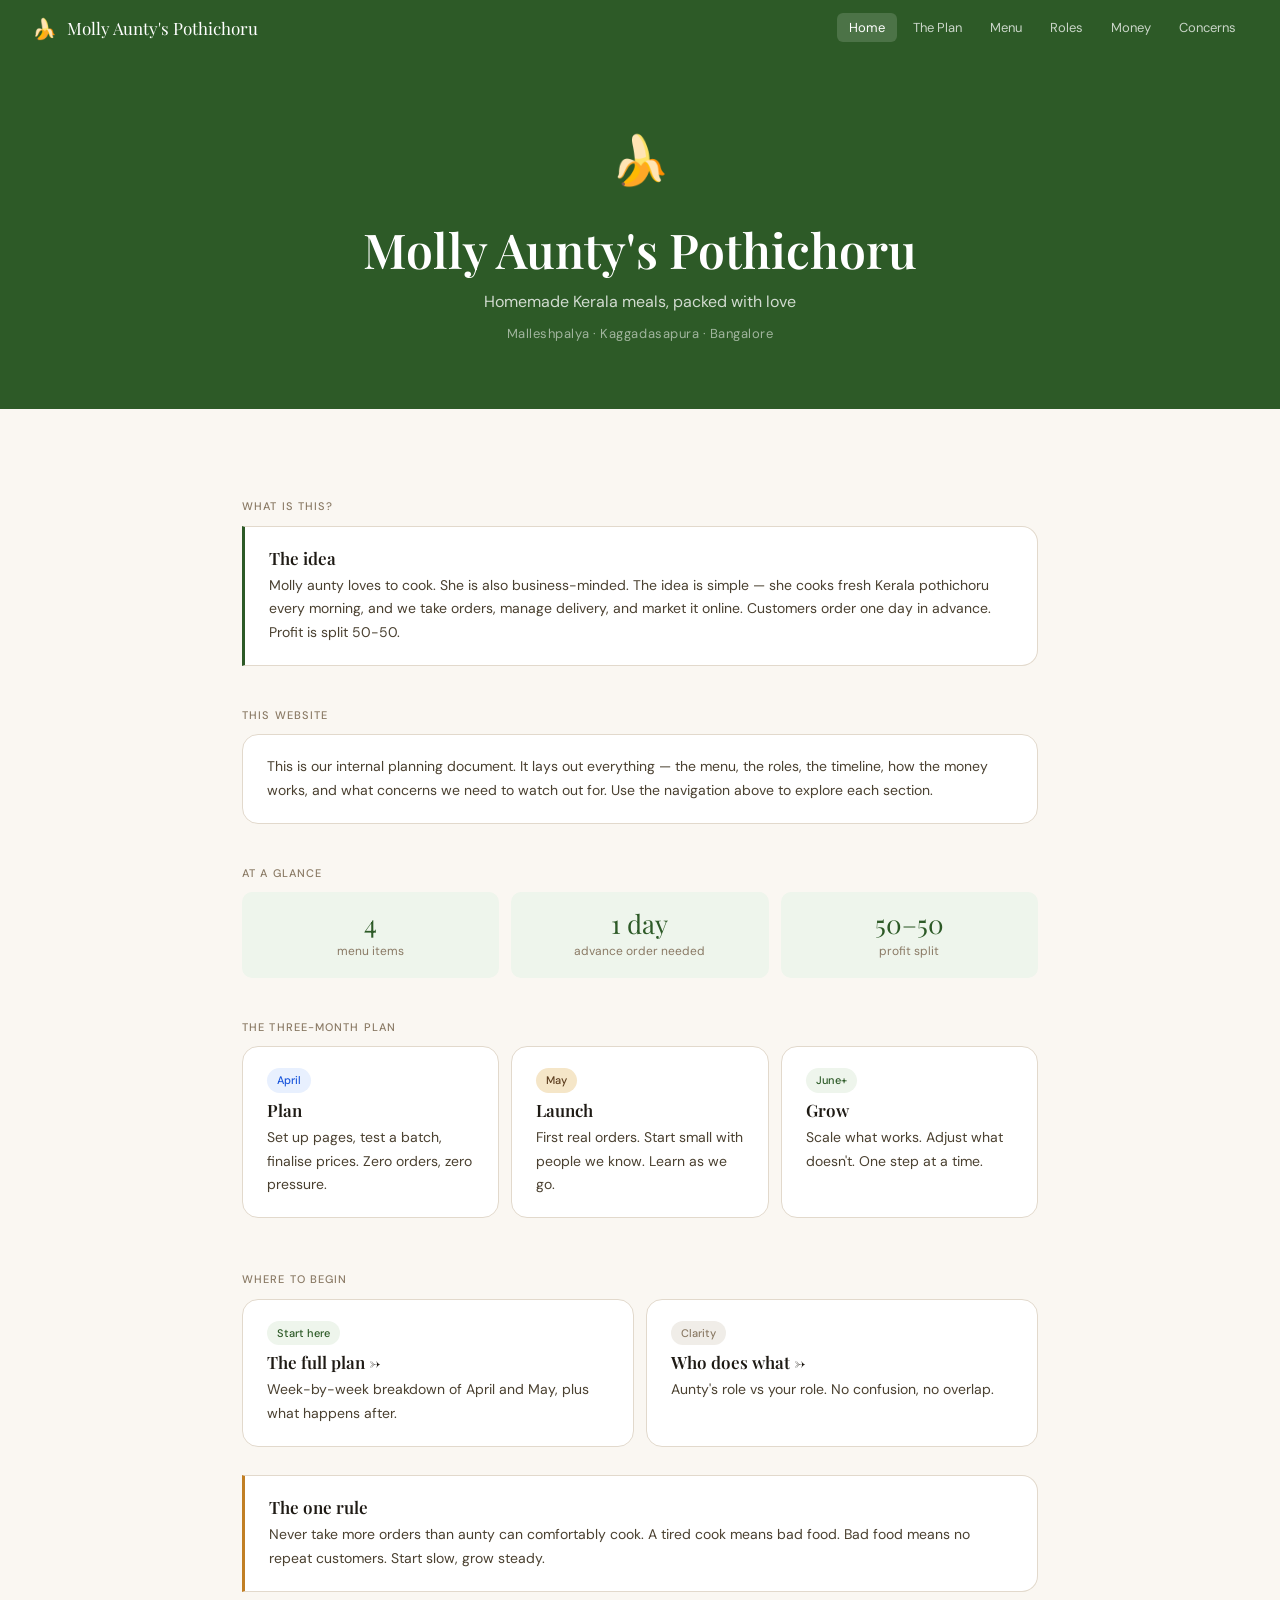
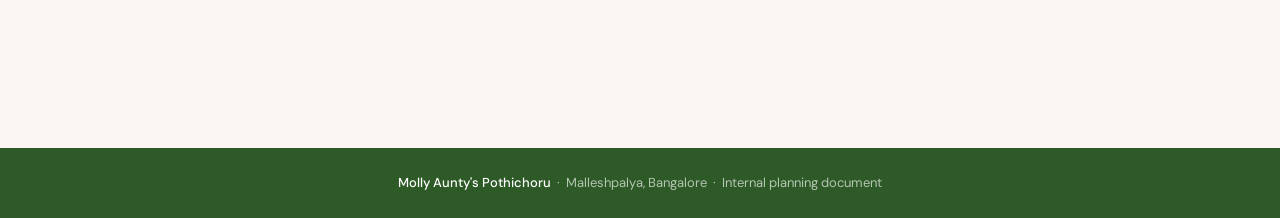
==== index.html @ 6ff09a5c "Add all files" ====
<!DOCTYPE html>
<html lang="en">
<head>
  <meta charset="UTF-8" />
  <meta name="viewport" content="width=device-width, initial-scale=1.0" />
  <title>Molly Aunty's Pothichoru</title>
  <link rel="stylesheet" href="style.css" />
</head>
<body data-page="home">

  <nav>
    <div class="nav-brand"><span>🍌</span> Molly Aunty's Pothichoru</div>
    <button class="nav-toggle" id="nav-toggle">☰</button>
    <ul class="nav-links">
      <li><a href="index.html"     data-page="home">Home</a></li>
      <li><a href="plan.html"      data-page="plan">The Plan</a></li>
      <li><a href="menu.html"      data-page="menu">Menu</a></li>
      <li><a href="roles.html"     data-page="roles">Roles</a></li>
      <li><a href="money.html"     data-page="money">Money</a></li>
      <li><a href="concerns.html"  data-page="concerns">Concerns</a></li>
    </ul>
  </nav>

  <div class="hero">
    <span class="hero-leaf">🍌</span>
    <h1>Molly Aunty's Pothichoru</h1>
    <p class="hero-tagline">Homemade Kerala meals, packed with love</p>
    <p class="hero-location">Malleshpalya · Kaggadasapura · Bangalore</p>
  </div>

  <div class="page">

    <div class="section-label">What is this?</div>
    <div class="card card-accent">
      <h3>The idea</h3>
      <p>Molly aunty loves to cook. She is also business-minded. The idea is simple — she cooks fresh Kerala pothichoru every morning, and we take orders, manage delivery, and market it online. Customers order one day in advance. Profit is split 50-50.</p>
    </div>

    <div class="section-label">This website</div>
    <div class="card">
      <p>This is our internal planning document. It lays out everything — the menu, the roles, the timeline, how the money works, and what concerns we need to watch out for. Use the navigation above to explore each section.</p>
    </div>

    <div class="section-label">At a glance</div>
    <div class="grid-3" style="margin-bottom:12px">
      <div class="stat"><div class="num">4</div><div class="lbl">menu items</div></div>
      <div class="stat"><div class="num">1 day</div><div class="lbl">advance order needed</div></div>
      <div class="stat"><div class="num">50–50</div><div class="lbl">profit split</div></div>
    </div>

    <div class="section-label">The three-month plan</div>
    <div class="grid-3">
      <div class="card">
        <span class="badge badge-blue">April</span>
        <h3>Plan</h3>
        <p>Set up pages, test a batch, finalise prices. Zero orders, zero pressure.</p>
      </div>
      <div class="card">
        <span class="badge badge-amber">May</span>
        <h3>Launch</h3>
        <p>First real orders. Start small with people we know. Learn as we go.</p>
      </div>
      <div class="card">
        <span class="badge badge-green">June+</span>
        <h3>Grow</h3>
        <p>Scale what works. Adjust what doesn't. One step at a time.</p>
      </div>
    </div>

    <div class="section-label">Where to begin</div>
    <div class="grid-2">
      <a href="plan.html" class="card" style="display:block;transition:border-color .15s" onmouseover="this.style.borderColor='#2d5a27'" onmouseout="this.style.borderColor=''">
        <span class="badge badge-green">Start here</span>
        <h3>The full plan →</h3>
        <p>Week-by-week breakdown of April and May, plus what happens after.</p>
      </a>
      <a href="roles.html" class="card" style="display:block;transition:border-color .15s" onmouseover="this.style.borderColor='#2d5a27'" onmouseout="this.style.borderColor=''">
        <span class="badge badge-gray">Clarity</span>
        <h3>Who does what →</h3>
        <p>Aunty's role vs your role. No confusion, no overlap.</p>
      </a>
    </div>

    <div class="card card-warn" style="margin-top:1rem">
      <h3>The one rule</h3>
      <p>Never take more orders than aunty can comfortably cook. A tired cook means bad food. Bad food means no repeat customers. Start slow, grow steady.</p>
    </div>

  </div>

  <footer>
    <strong>Molly Aunty's Pothichoru</strong> &nbsp;·&nbsp; Malleshpalya, Bangalore &nbsp;·&nbsp; Internal planning document
  </footer>

  <script src="nav.js"></script>
</body>
</html>
---- style.css ----
@import url('https://fonts.googleapis.com/css2?family=Playfair+Display:ital,wght@0,400;0,600;1,400&family=DM+Sans:wght@300;400;500&display=swap');

:root {
  --green:       #2d5a27;
  --green-light: #4a7c42;
  --green-pale:  #eef5ec;
  --amber:       #c17f24;
  --amber-light: #f5e6c8;
  --amber-pale:  #fdf8f0;
  --brown:       #5c3d1e;
  --cream:       #faf7f2;
  --white:       #ffffff;
  --ink:         #1e1a14;
  --ink-2:       #4a4030;
  --ink-3:       #8a7a65;
  --border:      #e2d9cc;
  --border-dark: #c8bfb0;
  --red:         #c0392b;
  --radius:      10px;
  --radius-lg:   16px;
}

*, *::before, *::after { box-sizing: border-box; margin: 0; padding: 0; }

html { scroll-behavior: smooth; }

body {
  font-family: 'DM Sans', sans-serif;
  background: var(--cream);
  color: var(--ink);
  font-size: 15px;
  line-height: 1.7;
  min-height: 100vh;
}

a { color: inherit; text-decoration: none; }

h1, h2, h3 { font-family: 'Playfair Display', serif; font-weight: 600; line-height: 1.3; }

/* ── NAV ── */
nav {
  background: var(--green);
  padding: 0 2rem;
  display: flex;
  align-items: center;
  justify-content: space-between;
  height: 56px;
  position: sticky;
  top: 0;
  z-index: 100;
}

.nav-brand {
  font-family: 'Playfair Display', serif;
  font-size: 17px;
  color: #fff;
  display: flex;
  align-items: center;
  gap: 10px;
}

.nav-brand span {
  font-size: 20px;
}

.nav-links {
  display: flex;
  gap: 4px;
  list-style: none;
}

.nav-links a {
  color: rgba(255,255,255,0.75);
  font-size: 13px;
  font-weight: 400;
  padding: 6px 12px;
  border-radius: 6px;
  transition: all .15s;
}

.nav-links a:hover,
.nav-links a.active {
  color: #fff;
  background: rgba(255,255,255,0.15);
}

.nav-toggle {
  display: none;
  background: none;
  border: none;
  cursor: pointer;
  color: #fff;
  font-size: 22px;
  padding: 4px;
}

/* ── PAGE SHELL ── */
.page { max-width: 860px; margin: 0 auto; padding: 3rem 2rem 5rem; }

/* ── HERO ── */
.hero {
  background: var(--green);
  color: #fff;
  padding: 4rem 2rem;
  text-align: center;
}

.hero-leaf {
  font-size: 48px;
  display: block;
  margin-bottom: 1rem;
  animation: sway 4s ease-in-out infinite;
}

@keyframes sway {
  0%, 100% { transform: rotate(-4deg); }
  50% { transform: rotate(4deg); }
}

.hero h1 {
  font-family: 'Playfair Display', serif;
  font-size: clamp(2rem, 5vw, 3rem);
  color: #fff;
  margin-bottom: .5rem;
}

.hero-tagline {
  font-size: 16px;
  color: rgba(255,255,255,0.78);
  margin-bottom: .5rem;
}

.hero-location {
  font-size: 13px;
  color: rgba(255,255,255,0.55);
  letter-spacing: .04em;
}

/* ── SECTION TITLE ── */
.section-label {
  font-size: 11px;
  font-weight: 500;
  letter-spacing: .1em;
  text-transform: uppercase;
  color: var(--ink-3);
  margin-bottom: .6rem;
  margin-top: 2.5rem;
}

/* ── CARDS ── */
.card {
  background: var(--white);
  border: 1px solid var(--border);
  border-radius: var(--radius-lg);
  padding: 1.25rem 1.5rem;
  margin-bottom: 12px;
}

.card h3 {
  font-family: 'Playfair Display', serif;
  font-size: 17px;
  margin-bottom: 5px;
}

.card p {
  font-size: 14px;
  color: var(--ink-2);
  line-height: 1.7;
}

.card-accent {
  border-left: 3px solid var(--green);
  border-radius: 0 var(--radius-lg) var(--radius-lg) 0;
}

.card-warn {
  border-left: 3px solid var(--amber);
  border-radius: 0 var(--radius-lg) var(--radius-lg) 0;
}

/* ── GRID ── */
.grid-2 { display: grid; grid-template-columns: repeat(2, minmax(0,1fr)); gap: 12px; }
.grid-3 { display: grid; grid-template-columns: repeat(3, minmax(0,1fr)); gap: 12px; }
.grid-4 { display: grid; grid-template-columns: repeat(4, minmax(0,1fr)); gap: 12px; }

/* ── STAT ── */
.stat {
  background: var(--green-pale);
  border-radius: var(--radius);
  padding: 1rem;
  text-align: center;
}

.stat .num {
  font-family: 'Playfair Display', serif;
  font-size: 26px;
  color: var(--green);
  line-height: 1.2;
}

.stat .lbl {
  font-size: 12px;
  color: var(--ink-3);
  margin-top: 2px;
}

/* ── BADGE ── */
.badge {
  display: inline-block;
  font-size: 11px;
  font-weight: 500;
  padding: 3px 10px;
  border-radius: 20px;
  margin-bottom: 6px;
}

.badge-green  { background: var(--green-pale); color: var(--green); }
.badge-amber  { background: var(--amber-light); color: var(--brown); }
.badge-red    { background: #fdecea; color: var(--red); }
.badge-blue   { background: #e8f0fe; color: #1a56db; }
.badge-gray   { background: #f0ede8; color: var(--ink-3); }

/* ── TIMELINE ── */
.timeline { padding: 0; }

.tl-item {
  display: flex;
  gap: 16px;
  margin-bottom: 0;
}

.tl-left {
  display: flex;
  flex-direction: column;
  align-items: center;
  flex-shrink: 0;
}

.tl-dot {
  width: 12px;
  height: 12px;
  border-radius: 50%;
  background: var(--green);
  flex-shrink: 0;
  margin-top: 4px;
}

.tl-dot.amber { background: var(--amber); }
.tl-dot.gray  { background: var(--ink-3); }

.tl-line {
  width: 1px;
  flex: 1;
  background: var(--border);
  min-height: 24px;
  margin: 4px 0;
}

.tl-body {
  padding-bottom: 1.5rem;
  flex: 1;
}

.tl-body .week-label {
  font-size: 11px;
  color: var(--ink-3);
  margin-bottom: 2px;
  letter-spacing: .03em;
}

.tl-body h4 {
  font-family: 'Playfair Display', serif;
  font-size: 16px;
  color: var(--ink);
  margin-bottom: 4px;
}

.tl-body p {
  font-size: 14px;
  color: var(--ink-2);
  line-height: 1.7;
}

/* ── MENU ITEMS ── */
.menu-item {
  background: var(--white);
  border: 1px solid var(--border);
  border-radius: var(--radius-lg);
  padding: 1.25rem 1.5rem;
  display: flex;
  align-items: center;
  justify-content: space-between;
  gap: 1rem;
}

.menu-item .name {
  font-family: 'Playfair Display', serif;
  font-size: 17px;
  color: var(--ink);
}

.menu-item .desc {
  font-size: 13px;
  color: var(--ink-3);
  margin-top: 2px;
}

.menu-item .price {
  font-size: 18px;
  font-weight: 500;
  color: var(--green);
  white-space: nowrap;
  font-family: 'Playfair Display', serif;
}

/* ── ROLE CARD ── */
.role-header {
  display: flex;
  align-items: center;
  gap: 12px;
  margin-bottom: 14px;
}

.avatar {
  width: 44px;
  height: 44px;
  border-radius: 50%;
  display: flex;
  align-items: center;
  justify-content: center;
  font-weight: 500;
  font-size: 14px;
  flex-shrink: 0;
}

.avatar-green { background: var(--green-pale); color: var(--green); }
.avatar-blue  { background: #e8f0fe; color: #1a56db; }

.role-header h3 {
  font-size: 16px;
  margin-bottom: 1px;
}

.role-header .sub {
  font-size: 12px;
  color: var(--ink-3);
}

.role-list {
  list-style: none;
  background: var(--cream);
  border-radius: var(--radius);
  padding: .75rem 1rem;
}

.role-list li {
  font-size: 13px;
  color: var(--ink-2);
  line-height: 1.7;
  padding: 3px 0 3px 14px;
  position: relative;
}

.role-list li::before {
  content: "–";
  position: absolute;
  left: 0;
  color: var(--ink-3);
}

/* ── CONCERN ── */
.concern-item {
  display: flex;
  gap: 12px;
  align-items: flex-start;
  padding: 12px 0;
  border-bottom: 1px solid var(--border);
  font-size: 14px;
  color: var(--ink-2);
  line-height: 1.7;
}

.concern-item:last-child { border-bottom: none; }

.concern-dot {
  width: 8px;
  height: 8px;
  border-radius: 50%;
  flex-shrink: 0;
  margin-top: 6px;
}

.concern-item strong {
  font-weight: 500;
  color: var(--ink);
}

/* ── DAILY SCHEDULE ── */
.schedule-row {
  display: grid;
  grid-template-columns: 100px 1fr;
  gap: 8px 16px;
  align-items: start;
  padding: 10px 0;
  border-bottom: 1px solid var(--border);
  font-size: 14px;
}

.schedule-row:last-child { border-bottom: none; }

.schedule-time {
  color: var(--ink-3);
  font-size: 13px;
  line-height: 1.5;
  padding-top: 1px;
}

.schedule-task { color: var(--ink-2); line-height: 1.6; }

/* ── MONEY ── */
.money-row {
  display: flex;
  justify-content: space-between;
  align-items: center;
  padding: 8px 0;
  border-bottom: 1px solid var(--border);
  font-size: 14px;
}

.money-row:last-child { border-bottom: none; }

.money-row .label { color: var(--ink-2); }
.money-row .amount { font-weight: 500; color: var(--ink); }
.money-row.total .label { font-weight: 500; color: var(--ink); }
.money-row.total .amount { color: var(--green); font-size: 16px; }

/* ── PAGE HEADER (inner pages) ── */
.page-header {
  margin-bottom: 2.5rem;
  padding-bottom: 1.5rem;
  border-bottom: 1px solid var(--border);
}

.page-header h1 {
  font-size: clamp(1.6rem, 4vw, 2.2rem);
  color: var(--ink);
  margin-bottom: .4rem;
}

.page-header p {
  font-size: 15px;
  color: var(--ink-3);
}

/* ── NAV ACTIVE ── */
.nav-links a[data-page].active { color: #fff; background: rgba(255,255,255,0.15); }

/* ── FOOTER ── */
footer {
  background: var(--green);
  color: rgba(255,255,255,0.65);
  text-align: center;
  padding: 1.5rem;
  font-size: 13px;
  margin-top: 4rem;
}

footer strong { color: #fff; font-weight: 500; }

/* ── RESPONSIVE ── */
@media (max-width: 640px) {
  .nav-links { display: none; flex-direction: column; position: absolute; top: 56px; left: 0; right: 0; background: var(--green); padding: 1rem; gap: 2px; }
  .nav-links.open { display: flex; }
  .nav-toggle { display: block; }
  .grid-2, .grid-3, .grid-4 { grid-template-columns: 1fr; }
  .page { padding: 2rem 1.25rem 4rem; }
  .menu-item { flex-direction: column; align-items: flex-start; gap: 6px; }
}
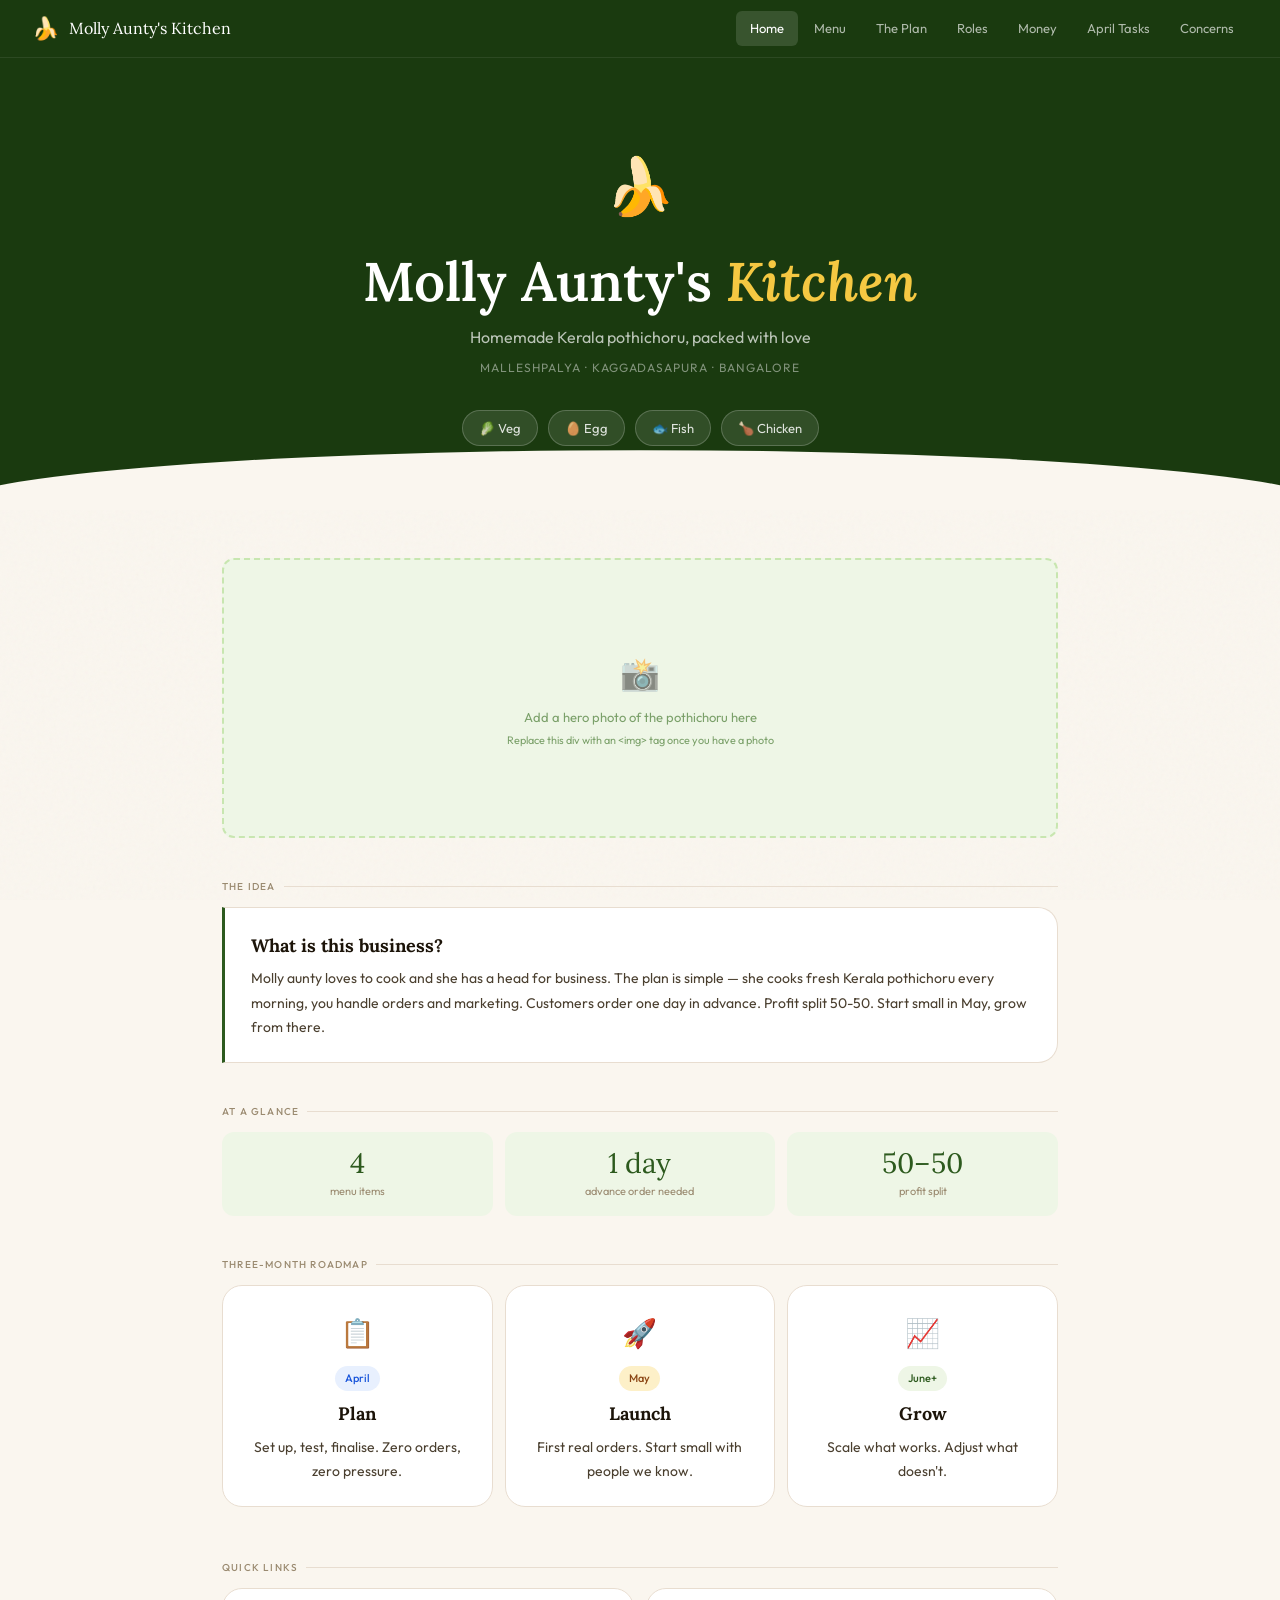
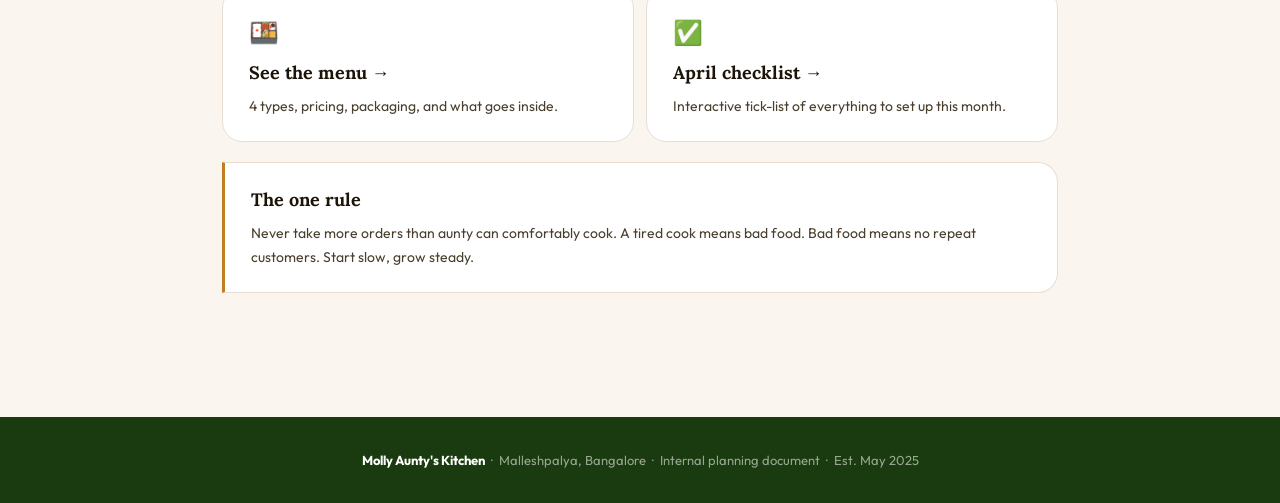
==== commit b2316ac3: "Update" ====
--- a/index.html
+++ b/index.html
@@ -3,95 +3,944 @@
 <head>
   <meta charset="UTF-8" />
   <meta name="viewport" content="width=device-width, initial-scale=1.0" />
-  <title>Molly Aunty's Pothichoru</title>
-  <link rel="stylesheet" href="style.css" />
+  <title>Molly Aunty's Kitchen — Pothichoru from the Heart</title>
+  <link rel="preconnect" href="https://fonts.googleapis.com">
+  <link href="https://fonts.googleapis.com/css2?family=Lora:ital,wght@0,400;0,600;1,400&family=Outfit:wght@300;400;500&display=swap" rel="stylesheet">
+  <style>
+    :root {
+      --g1: #1a3a0f;
+      --g2: #2d5a1e;
+      --g3: #4a7c35;
+      --g4: #c8e6b0;
+      --g5: #eef6e6;
+      --a1: #8b4513;
+      --a2: #c17f24;
+      --a3: #f5c842;
+      --a4: #fdf0c8;
+      --cream: #faf6ef;
+      --ink: #1c1409;
+      --ink2: #4a3f2f;
+      --ink3: #9a8a70;
+      --white: #ffffff;
+      --border: #e8ddd0;
+      --r: 12px;
+      --rl: 20px;
+    }
+    *, *::before, *::after { box-sizing: border-box; margin: 0; padding: 0; }
+    html { scroll-behavior: smooth; }
+    body {
+      font-family: 'Outfit', sans-serif;
+      background: var(--cream);
+      color: var(--ink);
+      font-size: 15px;
+      line-height: 1.7;
+      overflow-x: hidden;
+    }
+
+    /* ── NOISE TEXTURE OVERLAY ── */
+    body::before {
+      content: '';
+      position: fixed;
+      inset: 0;
+      background-image: url("data:image/svg+xml,%3Csvg viewBox='0 0 256 256' xmlns='http://www.w3.org/2000/svg'%3E%3Cfilter id='noise'%3E%3CfeTurbulence type='fractalNoise' baseFrequency='0.9' numOctaves='4' stitchTiles='stitch'/%3E%3C/filter%3E%3Crect width='100%25' height='100%25' filter='url(%23noise)' opacity='0.03'/%3E%3C/svg%3E");
+      pointer-events: none;
+      z-index: 0;
+    }
+
+    /* ── NAV ── */
+    nav {
+      position: sticky; top: 0; z-index: 200;
+      background: var(--g1);
+      display: flex; align-items: center; justify-content: space-between;
+      padding: 0 2rem; height: 58px;
+      border-bottom: 1px solid rgba(255,255,255,0.08);
+    }
+    .nav-brand {
+      font-family: 'Lora', serif;
+      font-size: 16px; color: #fff;
+      display: flex; align-items: center; gap: 10px;
+      cursor: pointer;
+    }
+    .nav-brand .leaf { font-size: 22px; animation: sway 5s ease-in-out infinite; display: inline-block; }
+    @keyframes sway { 0%,100%{transform:rotate(-6deg)} 50%{transform:rotate(6deg)} }
+    .nav-pills { display: flex; gap: 2px; list-style: none; }
+    .nav-pills li a {
+      display: block; padding: 6px 14px; border-radius: 6px;
+      color: rgba(255,255,255,0.65); font-size: 13px; font-weight: 400;
+      transition: all .15s; cursor: pointer; text-decoration: none;
+    }
+    .nav-pills li a:hover,
+    .nav-pills li a.active { color: #fff; background: rgba(255,255,255,0.13); }
+    .hamburger { display: none; background: none; border: none; color: #fff; font-size: 24px; cursor: pointer; padding: 4px; }
+
+    /* ── SECTIONS ── */
+    section { display: none; }
+    section.active { display: block; }
+
+    /* ── HERO ── */
+    .hero {
+      background: var(--g1);
+      padding: 5rem 2rem 4rem;
+      text-align: center;
+      position: relative;
+      overflow: hidden;
+    }
+    .hero::after {
+      content: '';
+      position: absolute; bottom: 0; left: 0; right: 0; height: 60px;
+      background: var(--cream);
+      clip-path: ellipse(55% 100% at 50% 100%);
+    }
+    .hero-emoji { font-size: 56px; display: block; margin-bottom: 1rem; animation: sway 5s ease-in-out infinite; }
+    .hero h1 {
+      font-family: 'Lora', serif;
+      font-size: clamp(2.2rem, 6vw, 3.4rem);
+      color: #fff; font-weight: 600;
+      line-height: 1.2; margin-bottom: .6rem;
+    }
+    .hero h1 em { font-style: italic; color: var(--a3); }
+    .hero-sub { font-size: 16px; color: rgba(255,255,255,0.7); margin-bottom: .4rem; }
+    .hero-loc { font-size: 12px; color: rgba(255,255,255,0.45); letter-spacing: .08em; text-transform: uppercase; }
+    .hero-badges { display: flex; justify-content: center; gap: 10px; margin-top: 2rem; flex-wrap: wrap; }
+    .hbadge {
+      background: rgba(255,255,255,0.1);
+      border: 1px solid rgba(255,255,255,0.2);
+      color: rgba(255,255,255,0.85);
+      padding: 6px 16px; border-radius: 30px; font-size: 13px;
+    }
+
+    /* ── PAGE WRAPPER ── */
+    .page { max-width: 900px; margin: 0 auto; padding: 3rem 2rem 5rem; position: relative; z-index: 1; }
+    .page-header { margin-bottom: 2.5rem; }
+    .page-header h2 { font-family: 'Lora', serif; font-size: clamp(1.8rem,4vw,2.4rem); color: var(--ink); }
+    .page-header p { font-size: 15px; color: var(--ink3); margin-top: .4rem; }
+
+    /* ── SECTION LABEL ── */
+    .slabel {
+      font-size: 10px; font-weight: 500; letter-spacing: .12em;
+      text-transform: uppercase; color: var(--ink3);
+      margin: 2.5rem 0 .75rem;
+      display: flex; align-items: center; gap: 8px;
+    }
+    .slabel::after { content: ''; flex: 1; height: 1px; background: var(--border); }
+
+    /* ── CARDS ── */
+    .card {
+      background: var(--white); border: 1px solid var(--border);
+      border-radius: var(--rl); padding: 1.4rem 1.6rem; margin-bottom: 12px;
+    }
+    .card h3 { font-family: 'Lora', serif; font-size: 18px; margin-bottom: 5px; color: var(--ink); }
+    .card p { font-size: 14px; color: var(--ink2); line-height: 1.75; }
+    .card-green { border-left: 3px solid var(--g2); border-radius: 0 var(--rl) var(--rl) 0; }
+    .card-amber { border-left: 3px solid var(--a2); border-radius: 0 var(--rl) var(--rl) 0; }
+    .card-red   { border-left: 3px solid #c0392b; border-radius: 0 var(--rl) var(--rl) 0; }
+
+    /* ── IMAGE PLACEHOLDER ── */
+    .img-ph {
+      width: 100%; border-radius: var(--r);
+      background: var(--g5);
+      border: 2px dashed var(--g4);
+      display: flex; flex-direction: column; align-items: center; justify-content: center;
+      color: var(--g3); font-size: 13px; gap: 6px;
+      position: relative; overflow: hidden;
+    }
+    .img-ph .ph-icon { font-size: 32px; opacity: .5; }
+    .img-ph .ph-text { opacity: .7; text-align: center; padding: 0 1rem; }
+
+    /* ── GRID ── */
+    .g2 { display: grid; grid-template-columns: repeat(2,minmax(0,1fr)); gap: 12px; }
+    .g3 { display: grid; grid-template-columns: repeat(3,minmax(0,1fr)); gap: 12px; }
+    .g4 { display: grid; grid-template-columns: repeat(4,minmax(0,1fr)); gap: 12px; }
+
+    /* ── STAT CARDS ── */
+    .stat { background: var(--g5); border-radius: var(--r); padding: 1rem 1.2rem; text-align: center; }
+    .stat .snum { font-family: 'Lora', serif; font-size: 28px; color: var(--g2); line-height: 1.1; }
+    .stat .slbl { font-size: 11px; color: var(--ink3); margin-top: 3px; }
+
+    /* ── BADGE ── */
+    .badge {
+      display: inline-block; font-size: 11px; font-weight: 500;
+      padding: 3px 10px; border-radius: 20px; margin-bottom: 8px;
+    }
+    .bg { background: var(--g5); color: var(--g2); }
+    .ba { background: var(--a4); color: var(--a1); }
+    .bb { background: #e8f0fe; color: #1a56db; }
+    .br { background: #fdecea; color: #c0392b; }
+    .bk { background: #f0ece6; color: var(--ink3); }
+
+    /* ── MENU ITEMS ── */
+    .menu-grid { display: grid; grid-template-columns: repeat(2,minmax(0,1fr)); gap: 16px; }
+    .menu-card {
+      background: var(--white); border: 1px solid var(--border);
+      border-radius: var(--rl); overflow: hidden;
+      transition: transform .2s, box-shadow .2s; cursor: default;
+    }
+    .menu-card:hover { transform: translateY(-3px); box-shadow: 0 8px 24px rgba(0,0,0,.08); }
+    .menu-img { height: 180px; }
+    .menu-body { padding: 1.1rem 1.3rem; }
+    .menu-body .mname { font-family: 'Lora', serif; font-size: 18px; color: var(--ink); }
+    .menu-body .mdesc { font-size: 13px; color: var(--ink3); margin: 4px 0 10px; line-height: 1.5; }
+    .menu-body .mprice { font-family: 'Lora', serif; font-size: 20px; color: var(--g2); font-weight: 600; }
+    .menu-note { font-size: 11px; color: var(--ink3); margin-top: 4px; }
+
+    /* ── TIMELINE ── */
+    .tl { position: relative; padding-left: 28px; }
+    .tl::before { content: ''; position: absolute; left: 5px; top: 8px; bottom: 8px; width: 1px; background: var(--border); }
+    .tl-item { position: relative; margin-bottom: 2rem; }
+    .tl-dot {
+      position: absolute; left: -28px; top: 4px;
+      width: 12px; height: 12px; border-radius: 50%;
+      background: var(--g2); border: 2px solid var(--cream);
+      box-shadow: 0 0 0 2px var(--g2);
+    }
+    .tl-dot.amber { background: var(--a2); box-shadow: 0 0 0 2px var(--a2); }
+    .tl-dot.gray  { background: var(--ink3); box-shadow: 0 0 0 2px var(--ink3); }
+    .tl-wk { font-size: 11px; color: var(--ink3); letter-spacing: .04em; margin-bottom: 3px; }
+    .tl-item h4 { font-family: 'Lora', serif; font-size: 17px; color: var(--ink); margin-bottom: 4px; }
+    .tl-item p  { font-size: 14px; color: var(--ink2); line-height: 1.7; }
+
+    /* ── ROLE CARDS ── */
+    .role-avatar {
+      width: 48px; height: 48px; border-radius: 50%;
+      display: flex; align-items: center; justify-content: center;
+      font-weight: 500; font-size: 15px; flex-shrink: 0;
+    }
+    .av-g { background: var(--g5); color: var(--g2); }
+    .av-b { background: #e8f0fe; color: #1a56db; }
+    .role-list { list-style: none; background: var(--cream); border-radius: var(--r); padding: .8rem 1rem; margin-top: 12px; }
+    .role-list li { font-size: 13px; color: var(--ink2); padding: 3px 0 3px 14px; position: relative; line-height: 1.6; }
+    .role-list li::before { content: '–'; position: absolute; left: 0; color: var(--ink3); }
+
+    /* ── SCHEDULE ── */
+    .sched-row {
+      display: grid; grid-template-columns: 110px 1fr;
+      gap: 8px 16px; padding: 12px 0;
+      border-bottom: 1px solid var(--border); font-size: 14px; align-items: start;
+    }
+    .sched-row:last-child { border-bottom: none; }
+    .sched-time { color: var(--ink3); font-size: 13px; line-height: 1.5; }
+    .sched-task { color: var(--ink2); line-height: 1.6; }
+
+    /* ── MONEY ── */
+    .money-row {
+      display: flex; justify-content: space-between; align-items: center;
+      padding: 9px 0; border-bottom: 1px solid var(--border); font-size: 14px;
+    }
+    .money-row:last-child { border-bottom: none; }
+    .money-row .ml { color: var(--ink2); }
+    .money-row .mr { font-weight: 500; color: var(--ink); }
+    .money-row.total .ml { font-weight: 500; color: var(--ink); }
+    .money-row.total .mr { color: var(--g2); font-size: 17px; font-family: 'Lora', serif; }
+
+    /* ── CONCERN ── */
+    .concern {
+      display: flex; gap: 14px; align-items: flex-start;
+      padding: 14px 0; border-bottom: 1px solid var(--border); font-size: 14px; color: var(--ink2); line-height: 1.7;
+    }
+    .concern:last-child { border-bottom: none; }
+    .cdot { width: 9px; height: 9px; border-radius: 50%; flex-shrink: 0; margin-top: 5px; }
+    .concern strong { font-weight: 500; color: var(--ink); display: block; margin-bottom: 2px; }
+    .resolve { margin-top: 6px; font-size: 13px; color: var(--g2); background: var(--g5); border-radius: 8px; padding: 6px 10px; }
+
+    /* ── INTERACTIVE PROFIT CALC ── */
+    .calc-slider { width: 100%; margin: .5rem 0; accent-color: var(--g2); }
+    .calc-result {
+      background: var(--g5); border-radius: var(--r);
+      padding: 1.2rem 1.4rem; margin-top: 1rem;
+      display: grid; grid-template-columns: repeat(3,1fr); gap: 8px; text-align: center;
+    }
+    .cr-num { font-family: 'Lora', serif; font-size: 22px; color: var(--g2); }
+    .cr-lbl { font-size: 11px; color: var(--ink3); margin-top: 2px; }
+
+    /* ── CHECKLIST ── */
+    .checklist { list-style: none; }
+    .checklist li {
+      display: flex; gap: 12px; align-items: flex-start;
+      padding: 10px 0; border-bottom: 1px solid var(--border);
+      font-size: 14px; color: var(--ink2); line-height: 1.6; cursor: pointer;
+      transition: color .15s;
+    }
+    .checklist li:last-child { border-bottom: none; }
+    .checklist li.done { color: var(--ink3); text-decoration: line-decoration; }
+    .check-box {
+      width: 18px; height: 18px; border-radius: 5px;
+      border: 1.5px solid var(--border); flex-shrink: 0;
+      display: flex; align-items: center; justify-content: center;
+      transition: all .15s; background: var(--white); margin-top: 1px;
+    }
+    .checklist li.done .check-box { background: var(--g2); border-color: var(--g2); color: #fff; }
+    .checklist li.done span { text-decoration: line-through; opacity: .6; }
+
+    /* ── PROGRESS BAR ── */
+    .progress-wrap { background: var(--border); border-radius: 4px; height: 6px; margin: 6px 0 14px; overflow: hidden; }
+    .progress-bar  { height: 100%; background: var(--g2); border-radius: 4px; transition: width .4s; }
+
+    /* ── PHOTO GALLERY ── */
+    .gallery { display: grid; grid-template-columns: repeat(3,1fr); gap: 10px; margin-top: 1rem; }
+    .gal-item { border-radius: var(--r); overflow: hidden; aspect-ratio: 1; }
+
+    /* ── FOOTER ── */
+    footer {
+      background: var(--g1); color: rgba(255,255,255,.55);
+      text-align: center; padding: 2rem; font-size: 13px; margin-top: 2rem;
+    }
+    footer strong { color: #fff; }
+
+    /* ── FADE IN ── */
+    .fade-in { animation: fadeUp .45s ease both; }
+    @keyframes fadeUp { from { opacity:0; transform: translateY(14px); } to { opacity:1; transform: translateY(0); } }
+    .fade-in:nth-child(2) { animation-delay: .06s; }
+    .fade-in:nth-child(3) { animation-delay: .12s; }
+    .fade-in:nth-child(4) { animation-delay: .18s; }
+
+    /* ── RESPONSIVE ── */
+    @media (max-width: 640px) {
+      .nav-pills { display: none; flex-direction: column; position: absolute; top: 58px; left: 0; right: 0; background: var(--g1); padding: 1rem; gap: 2px; z-index: 300; }
+      .nav-pills.open { display: flex; }
+      .hamburger { display: block; }
+      .g2, .g3, .g4, .menu-grid { grid-template-columns: 1fr; }
+      .gallery { grid-template-columns: repeat(2,1fr); }
+      .page { padding: 2rem 1.2rem 4rem; }
+      .sched-row { grid-template-columns: 90px 1fr; }
+      .calc-result { grid-template-columns: 1fr 1fr; }
+    }
+  </style>
 </head>
-<body data-page="home">
-
-  <nav>
-    <div class="nav-brand"><span>🍌</span> Molly Aunty's Pothichoru</div>
-    <button class="nav-toggle" id="nav-toggle">☰</button>
-    <ul class="nav-links">
-      <li><a href="index.html"     data-page="home">Home</a></li>
-      <li><a href="plan.html"      data-page="plan">The Plan</a></li>
-      <li><a href="menu.html"      data-page="menu">Menu</a></li>
-      <li><a href="roles.html"     data-page="roles">Roles</a></li>
-      <li><a href="money.html"     data-page="money">Money</a></li>
-      <li><a href="concerns.html"  data-page="concerns">Concerns</a></li>
-    </ul>
-  </nav>
-
+<body>
+
+<!-- NAV -->
+<nav>
+  <div class="nav-brand" onclick="showSection('home')">
+    <span class="leaf">🍌</span> Molly Aunty's Kitchen
+  </div>
+  <button class="hamburger" id="ham">☰</button>
+  <ul class="nav-pills" id="navpills">
+    <li><a onclick="showSection('home')"     data-s="home">Home</a></li>
+    <li><a onclick="showSection('menu')"     data-s="menu">Menu</a></li>
+    <li><a onclick="showSection('plan')"     data-s="plan">The Plan</a></li>
+    <li><a onclick="showSection('roles')"    data-s="roles">Roles</a></li>
+    <li><a onclick="showSection('money')"    data-s="money">Money</a></li>
+    <li><a onclick="showSection('april')"    data-s="april">April Tasks</a></li>
+    <li><a onclick="showSection('concerns')" data-s="concerns">Concerns</a></li>
+  </ul>
+</nav>
+
+
+<!-- ════════════ HOME ════════════ -->
+<section id="home" class="active">
   <div class="hero">
-    <span class="hero-leaf">🍌</span>
-    <h1>Molly Aunty's Pothichoru</h1>
-    <p class="hero-tagline">Homemade Kerala meals, packed with love</p>
-    <p class="hero-location">Malleshpalya · Kaggadasapura · Bangalore</p>
+    <span class="hero-emoji">🍌</span>
+    <h1>Molly Aunty's <em>Kitchen</em></h1>
+    <p class="hero-sub">Homemade Kerala pothichoru, packed with love</p>
+    <p class="hero-loc">Malleshpalya · Kaggadasapura · Bangalore</p>
+    <div class="hero-badges">
+      <span class="hbadge">🥬 Veg</span>
+      <span class="hbadge">🥚 Egg</span>
+      <span class="hbadge">🐟 Fish</span>
+      <span class="hbadge">🍗 Chicken</span>
+    </div>
   </div>
 
   <div class="page">
-
-    <div class="section-label">What is this?</div>
-    <div class="card card-accent">
-      <h3>The idea</h3>
-      <p>Molly aunty loves to cook. She is also business-minded. The idea is simple — she cooks fresh Kerala pothichoru every morning, and we take orders, manage delivery, and market it online. Customers order one day in advance. Profit is split 50-50.</p>
-    </div>
-
-    <div class="section-label">This website</div>
-    <div class="card">
-      <p>This is our internal planning document. It lays out everything — the menu, the roles, the timeline, how the money works, and what concerns we need to watch out for. Use the navigation above to explore each section.</p>
-    </div>
-
-    <div class="section-label">At a glance</div>
-    <div class="grid-3" style="margin-bottom:12px">
-      <div class="stat"><div class="num">4</div><div class="lbl">menu items</div></div>
-      <div class="stat"><div class="num">1 day</div><div class="lbl">advance order needed</div></div>
-      <div class="stat"><div class="num">50–50</div><div class="lbl">profit split</div></div>
-    </div>
-
-    <div class="section-label">The three-month plan</div>
-    <div class="grid-3">
-      <div class="card">
-        <span class="badge badge-blue">April</span>
+    <!-- Hero image -->
+    <div class="img-ph fade-in" style="height:280px;margin-bottom:2rem">
+      <span class="ph-icon">📸</span>
+      <span class="ph-text">Add a hero photo of the pothichoru here<br><small>Replace this div with an &lt;img&gt; tag once you have a photo</small></span>
+    </div>
+
+    <div class="slabel">The idea</div>
+    <div class="card card-green fade-in">
+      <h3>What is this business?</h3>
+      <p>Molly aunty loves to cook and she has a head for business. The plan is simple — she cooks fresh Kerala pothichoru every morning, you handle orders and marketing. Customers order one day in advance. Profit split 50-50. Start small in May, grow from there.</p>
+    </div>
+
+    <div class="slabel">At a glance</div>
+    <div class="g3 fade-in" style="margin-bottom:12px">
+      <div class="stat"><div class="snum">4</div><div class="slbl">menu items</div></div>
+      <div class="stat"><div class="snum">1 day</div><div class="slbl">advance order needed</div></div>
+      <div class="stat"><div class="snum">50–50</div><div class="slbl">profit split</div></div>
+    </div>
+
+    <div class="slabel">Three-month roadmap</div>
+    <div class="g3 fade-in">
+      <div class="card" style="text-align:center;cursor:pointer" onclick="showSection('plan')">
+        <div style="font-size:28px;margin-bottom:8px">📋</div>
+        <span class="badge bb">April</span>
         <h3>Plan</h3>
-        <p>Set up pages, test a batch, finalise prices. Zero orders, zero pressure.</p>
-      </div>
-      <div class="card">
-        <span class="badge badge-amber">May</span>
+        <p>Set up, test, finalise. Zero orders, zero pressure.</p>
+      </div>
+      <div class="card" style="text-align:center;cursor:pointer" onclick="showSection('plan')">
+        <div style="font-size:28px;margin-bottom:8px">🚀</div>
+        <span class="badge ba">May</span>
         <h3>Launch</h3>
-        <p>First real orders. Start small with people we know. Learn as we go.</p>
-      </div>
-      <div class="card">
-        <span class="badge badge-green">June+</span>
+        <p>First real orders. Start small with people we know.</p>
+      </div>
+      <div class="card" style="text-align:center;cursor:pointer" onclick="showSection('plan')">
+        <div style="font-size:28px;margin-bottom:8px">📈</div>
+        <span class="badge bg">June+</span>
         <h3>Grow</h3>
-        <p>Scale what works. Adjust what doesn't. One step at a time.</p>
-      </div>
-    </div>
-
-    <div class="section-label">Where to begin</div>
-    <div class="grid-2">
-      <a href="plan.html" class="card" style="display:block;transition:border-color .15s" onmouseover="this.style.borderColor='#2d5a27'" onmouseout="this.style.borderColor=''">
-        <span class="badge badge-green">Start here</span>
-        <h3>The full plan →</h3>
-        <p>Week-by-week breakdown of April and May, plus what happens after.</p>
-      </a>
-      <a href="roles.html" class="card" style="display:block;transition:border-color .15s" onmouseover="this.style.borderColor='#2d5a27'" onmouseout="this.style.borderColor=''">
-        <span class="badge badge-gray">Clarity</span>
-        <h3>Who does what →</h3>
-        <p>Aunty's role vs your role. No confusion, no overlap.</p>
-      </a>
-    </div>
-
-    <div class="card card-warn" style="margin-top:1rem">
+        <p>Scale what works. Adjust what doesn't.</p>
+      </div>
+    </div>
+
+    <div class="slabel">Quick links</div>
+    <div class="g2 fade-in">
+      <div class="card" style="cursor:pointer;transition:border-color .2s" onclick="showSection('menu')" onmouseover="this.style.borderColor='var(--g2)'" onmouseout="this.style.borderColor='var(--border)'">
+        <div style="font-size:24px;margin-bottom:6px">🍱</div>
+        <h3>See the menu →</h3>
+        <p>4 types, pricing, packaging, and what goes inside.</p>
+      </div>
+      <div class="card" style="cursor:pointer;transition:border-color .2s" onclick="showSection('april')" onmouseover="this.style.borderColor='var(--g2)'" onmouseout="this.style.borderColor='var(--border)'">
+        <div style="font-size:24px;margin-bottom:6px">✅</div>
+        <h3>April checklist →</h3>
+        <p>Interactive tick-list of everything to set up this month.</p>
+      </div>
+    </div>
+
+    <div class="card card-amber fade-in" style="margin-top:.5rem">
       <h3>The one rule</h3>
       <p>Never take more orders than aunty can comfortably cook. A tired cook means bad food. Bad food means no repeat customers. Start slow, grow steady.</p>
     </div>
-
-  </div>
-
-  <footer>
-    <strong>Molly Aunty's Pothichoru</strong> &nbsp;·&nbsp; Malleshpalya, Bangalore &nbsp;·&nbsp; Internal planning document
-  </footer>
-
-  <script src="nav.js"></script>
+  </div>
+</section>
+
+
+<!-- ════════════ MENU ════════════ -->
+<section id="menu">
+<div class="page">
+  <div class="page-header">
+    <h2>🍱 The Menu</h2>
+    <p>Four types of pothichoru. All fresh, all made that morning.</p>
+  </div>
+
+  <div class="slabel">What is pothichoru?</div>
+  <div class="card card-green" style="margin-bottom:2rem">
+    <h3>Kerala's original packed lunch</h3>
+    <p>Pothichoru is a traditional Kerala meal — rice, curries, pickle and sides — wrapped in banana leaf. The leaf subtly flavours the food and keeps it warm. It is comfort food, it is nostalgic, and there is nothing like it made fresh at home.</p>
+  </div>
+
+  <div class="slabel">Our four dishes</div>
+  <div class="menu-grid">
+    <div class="menu-card">
+      <div class="img-ph menu-img"><span class="ph-icon">🥬</span><span class="ph-text">Add veg pothichoru photo</span></div>
+      <div class="menu-body">
+        <div class="mname">Veg Pothichoru</div>
+        <div class="mdesc">Rice · sambar · avial or thoran · pickle · papad</div>
+        <div class="mprice">₹80 – ₹100</div>
+      </div>
+    </div>
+    <div class="menu-card">
+      <div class="img-ph menu-img"><span class="ph-icon">🥚</span><span class="ph-text">Add egg pothichoru photo</span></div>
+      <div class="menu-body">
+        <div class="mname">Egg Pothichoru</div>
+        <div class="mdesc">Rice · egg curry · thoran · pickle · papad</div>
+        <div class="mprice">₹100 – ₹120</div>
+      </div>
+    </div>
+    <div class="menu-card">
+      <div class="img-ph menu-img"><span class="ph-icon">🐟</span><span class="ph-text">Add fish pothichoru photo</span></div>
+      <div class="menu-body">
+        <div class="mname">Fish Pothichoru</div>
+        <div class="mdesc">Rice · fish curry · thoran · pickle · papad</div>
+        <div class="mprice">₹130 – ₹160</div>
+        <div class="menu-note">⚠ Nearby delivery only in summer</div>
+      </div>
+    </div>
+    <div class="menu-card">
+      <div class="img-ph menu-img"><span class="ph-icon">🍗</span><span class="ph-text">Add chicken pothichoru photo</span></div>
+      <div class="menu-body">
+        <div class="mname">Chicken Pothichoru</div>
+        <div class="mdesc">Rice · chicken curry · thoran · pickle · papad</div>
+        <div class="mprice">₹140 – ₹170</div>
+      </div>
+    </div>
+  </div>
+  <p style="font-size:12px;color:var(--ink3);margin-top:8px">* Final prices confirmed after the April test batch. Estimates only for now.</p>
+
+  <div class="slabel">Packaging</div>
+  <div class="g2">
+    <div class="card">
+      <span class="badge bg">Preferred</span>
+      <h3>🍃 Banana leaf</h3>
+      <p>Authentic, Instagram-worthy, subtly flavours the rice. Source from the local market each morning.</p>
+    </div>
+    <div class="card">
+      <span class="badge ba">Backup</span>
+      <h3>📦 Eco box</h3>
+      <p>For when banana leaf is unavailable. Sturdy, leak-proof, cost included in order price.</p>
+    </div>
+  </div>
+
+  <div class="slabel">Photo gallery — add your photos here</div>
+  <div class="gallery">
+    <div class="img-ph gal-item"><span class="ph-icon">📸</span></div>
+    <div class="img-ph gal-item"><span class="ph-icon">📸</span></div>
+    <div class="img-ph gal-item"><span class="ph-icon">📸</span></div>
+    <div class="img-ph gal-item"><span class="ph-icon">📸</span></div>
+    <div class="img-ph gal-item"><span class="ph-icon">📸</span></div>
+    <div class="img-ph gal-item"><span class="ph-icon">📸</span></div>
+  </div>
+  <p style="font-size:12px;color:var(--ink3);margin-top:8px">Replace each placeholder div with <code>&lt;img src="assets/your-photo.jpg"&gt;</code></p>
+</div>
+</section>
+
+
+<!-- ════════════ PLAN ════════════ -->
+<section id="plan">
+<div class="page">
+  <div class="page-header">
+    <h2>📋 The Plan</h2>
+    <p>Week by week — what we do, when, and why.</p>
+  </div>
+
+  <div class="card card-green" style="margin-bottom:2rem">
+    <h3>The golden rule for April</h3>
+    <p>No orders in April. Not a single one. April is only for setting things up so that May feels easy. This is not laziness — this is being smart about it.</p>
+  </div>
+
+  <div class="slabel">April — Planning month</div>
+  <div class="tl">
+    <div class="tl-item">
+      <div class="tl-dot"></div>
+      <div class="tl-wk">Week 1 · April 1–7</div>
+      <h4>Set up the basics</h4>
+      <p>Create the Instagram page. Decide the business name together. Set up a WhatsApp business number for orders. No posting yet — just building the foundation quietly.</p>
+    </div>
+    <div class="tl-item">
+      <div class="tl-dot"></div>
+      <div class="tl-wk">Week 2 · April 8–14</div>
+      <h4>Cook a test batch</h4>
+      <p>Aunty cooks one full batch of all 4 types. Track every cost — rice, curry, fish, chicken, gas used, banana leaf. This gives the real number to price from. No guessing.</p>
+    </div>
+    <div class="tl-item">
+      <div class="tl-dot"></div>
+      <div class="tl-wk">Week 3 · April 15–21</div>
+      <h4>Photos, content, and pricing</h4>
+      <p>Take proper photos in good natural light. Film a short reel of the packing. Write captions. Finalise menu prices based on the test batch cost. Set up UPI for payments.</p>
+    </div>
+    <div class="tl-item">
+      <div class="tl-dot amber"></div>
+      <div class="tl-wk">Week 4 · April 22–30</div>
+      <h4>Free trial with people we know</h4>
+      <p>Give 3–5 pothichorus to neighbours or friends. Get honest feedback. Fix anything aunty wants to change. By April 30 we should feel confident and ready.</p>
+    </div>
+  </div>
+
+  <div class="slabel">May — Soft launch</div>
+  <div class="tl">
+    <div class="tl-item">
+      <div class="tl-dot amber"></div>
+      <div class="tl-wk">Week 1 · May 1–7</div>
+      <h4>First post, first real orders</h4>
+      <p>Post the reel and photos on Instagram and WhatsApp status. Tell friends and family. Maximum 5 orders per day only. Deliver, learn, fix anything that felt awkward.</p>
+    </div>
+    <div class="tl-item">
+      <div class="tl-dot amber"></div>
+      <div class="tl-wk">Week 2 · May 8–14</div>
+      <h4>Open to the local area</h4>
+      <p>Post in Malleshpalya and Kaggadasapura Facebook groups. If Week 1 went well, increase to 8 orders per day. Ask first customers for a photo or WhatsApp review.</p>
+    </div>
+    <div class="tl-item">
+      <div class="tl-dot amber"></div>
+      <div class="tl-wk">Weeks 3–4 · May 15–31</div>
+      <h4>Find the rhythm</h4>
+      <p>Track which dish sells most. Which day gets most orders. Note any delivery or gas problems. All this data shapes June's plan. We learn in May. We improve in June.</p>
+    </div>
+  </div>
+
+  <div class="slabel">June onward</div>
+  <div class="card">
+    <span class="badge bg">Flexible</span>
+    <h3>Scale or adjust — based on what May taught us</h3>
+    <p>If orders are healthy — slowly increase the daily cap. If a dish isn't selling — remove or reprice it. If a day is always slow — rest that day. There is no failure here, only learning.</p>
+  </div>
+
+  <div class="slabel">How orders work — every day</div>
+  <div class="card card-amber">
+    <h3>Order rule: 8 PM the night before</h3>
+    <p>Customers must order by 8 PM the evening before. No exceptions. This gives aunty time to check stock, buy ingredients if needed, and cook fresh and properly the next morning. Late orders = next day.</p>
+  </div>
+
+  <div class="slabel">How delivery works</div>
+  <div class="card">
+    <div class="sched-row"><div class="sched-time">Delivery window</div><div class="sched-task">11:30 AM – 1:30 PM (lunchtime)</div></div>
+    <div class="sched-row"><div class="sched-time">Platform</div><div class="sched-task">Rapido or Uber — whichever is cheaper that day</div></div>
+    <div class="sched-row"><div class="sched-time">Delivery zone</div><div class="sched-task">Malleshpalya and Kaggadasapura only (to start)</div></div>
+    <div class="sched-row"><div class="sched-time">Delivery fee</div><div class="sched-task">₹30–40 flat per order, added to the total</div></div>
+    <div class="sched-row"><div class="sched-time">Payment</div><div class="sched-task">UPI only, collected in advance — no cash, no pay on delivery</div></div>
+  </div>
+
+  <div class="slabel">Marketing channels</div>
+  <div class="g2">
+    <div class="card"><span class="badge bg">Priority</span><h3>📸 Instagram</h3><p>Reels of the packing, food photos, daily stories. Use Bangalore food hashtags. Most powerful channel for this.</p></div>
+    <div class="card"><span class="badge bg">Priority</span><h3>💬 WhatsApp</h3><p>Daily status update with the menu. Forward to housing society and office groups nearby. Free and direct.</p></div>
+    <div class="card"><span class="badge ba">Secondary</span><h3>👥 Facebook</h3><p>Post in local Malleshpalya and Kaggadasapura groups. Reaches neighbours and the crowd that still uses Facebook.</p></div>
+    <div class="card"><span class="badge ba">Secondary</span><h3>🗣 Word of mouth</h3><p>First 10 customers are everything. One happy customer tells five people. Consider a small referral discount.</p></div>
+  </div>
+</div>
+</section>
+
+
+<!-- ════════════ ROLES ════════════ -->
+<section id="roles">
+<div class="page">
+  <div class="page-header">
+    <h2>👥 Who Does What</h2>
+    <p>Clear roles from day one. No overlap, no confusion.</p>
+  </div>
+
+  <div class="g2" style="margin-bottom:1.5rem">
+    <div class="card">
+      <div style="display:flex;align-items:center;gap:12px;margin-bottom:14px">
+        <div class="role-avatar av-g">MT</div>
+        <div>
+          <h3 style="font-size:18px">Molly aunty</h3>
+          <div style="font-size:12px;color:var(--ink3)">The cook — heart of this business</div>
+        </div>
+      </div>
+      <ul class="role-list">
+        <li>Cook all orders fresh every morning</li>
+        <li>Decide what goes in each pothichoru</li>
+        <li>Keep ingredients stocked and fresh</li>
+        <li>Monitor and manage gas usage</li>
+        <li>Maintain quality and taste every day</li>
+        <li>Say clearly if any day she cannot cook</li>
+        <li>Set the daily maximum order limit</li>
+      </ul>
+    </div>
+    <div class="card">
+      <div style="display:flex;align-items:center;gap:12px;margin-bottom:14px">
+        <div class="role-avatar av-b">You</div>
+        <div>
+          <h3 style="font-size:18px">You</h3>
+          <div style="font-size:12px;color:var(--ink3)">Marketing, orders, and operations</div>
+        </div>
+      </div>
+      <ul class="role-list">
+        <li>Run Instagram, WhatsApp, Facebook</li>
+        <li>Collect and confirm orders by 8 PM nightly</li>
+        <li>Tell aunty the exact order count each evening</li>
+        <li>Collect UPI payment before every order</li>
+        <li>Book Rapido / Uber each morning</li>
+        <li>Track expenses and profit each week</li>
+        <li>Handle all customer questions politely</li>
+      </ul>
+    </div>
+  </div>
+
+  <div class="slabel">Daily routine together</div>
+  <div class="card" style="margin-bottom:1.5rem">
+    <div class="sched-row"><div class="sched-time">By 8 PM<br><small style="color:var(--ink3)">(prev night)</small></div><div class="sched-task">You collect all orders from WhatsApp and Instagram DM. Confirm count with aunty. Collect UPI payment from every customer.</div></div>
+    <div class="sched-row"><div class="sched-time">7–9 AM</div><div class="sched-task">Aunty starts cooking. You book Rapido or Uber based on delivery addresses.</div></div>
+    <div class="sched-row"><div class="sched-time">10–11 AM</div><div class="sched-task">Aunty packs. You coordinate pickup time with delivery person.</div></div>
+    <div class="sched-row"><div class="sched-time">11:30–1:30</div><div class="sched-task">Deliveries go out. You track each delivery and confirm receipt with customer.</div></div>
+    <div class="sched-row"><div class="sched-time">Evening</div><div class="sched-task">Post one Instagram story. Check DMs for next day orders. Update expense log. Rest. Maximum 30–45 mins of work.</div></div>
+  </div>
+
+  <div class="card card-green">
+    <h3>Aunty sets the limit. We respect it.</h3>
+    <p>If she can comfortably cook 6 orders that day — the answer is 6 orders. Not 8 because there is demand. Not 10 because we want more money. Her kitchen, her pace, her call.</p>
+  </div>
+  <div class="card card-amber">
+    <h3>If you are having a bad day</h3>
+    <p>Post a "closed today, back tomorrow" story. One missed day will not break this business. Your wellbeing is not negotiable. This business exists to help you, not drain you.</p>
+  </div>
+</div>
+</section>
+
+
+<!-- ════════════ MONEY ════════════ -->
+<section id="money">
+<div class="page">
+  <div class="page-header">
+    <h2>💰 Money</h2>
+    <p>How the money flows, how the profit is split, and what to track every week.</p>
+  </div>
+
+  <div class="card card-amber" style="margin-bottom:2rem">
+    <h3>These are estimates</h3>
+    <p>All numbers here are rough starting estimates. The April test batch gives us the real cost per portion. Update this page after that.</p>
+  </div>
+
+  <div class="slabel">Interactive profit calculator</div>
+  <div class="card" style="margin-bottom:1.5rem">
+    <h3>Adjust to see your daily profit</h3>
+    <div style="margin-top:1rem">
+      <div style="display:flex;justify-content:space-between;font-size:13px;color:var(--ink3)">
+        <span>Orders per day</span><span id="orders-val" style="font-weight:500;color:var(--ink)">8</span>
+      </div>
+      <input type="range" class="calc-slider" id="orders-slider" min="3" max="20" value="8" step="1">
+
+      <div style="display:flex;justify-content:space-between;font-size:13px;color:var(--ink3);margin-top:.5rem">
+        <span>Average order value (₹)</span><span id="avg-val" style="font-weight:500;color:var(--ink)">₹120</span>
+      </div>
+      <input type="range" class="calc-slider" id="avg-slider" min="80" max="170" value="120" step="5">
+    </div>
+    <div class="calc-result">
+      <div><div class="cr-num" id="gross">₹960</div><div class="cr-lbl">gross / day</div></div>
+      <div><div class="cr-num" id="profit">₹430</div><div class="cr-lbl">est. profit / day</div></div>
+      <div><div class="cr-num" id="share">₹215</div><div class="cr-lbl">your share / day</div></div>
+    </div>
+  </div>
+
+  <div class="slabel">Daily cost breakdown (8 orders)</div>
+  <div class="card" style="margin-bottom:1.5rem">
+    <div class="money-row"><span class="ml">Ingredients (rice, curries, sides)</span><span class="mr">~₹400</span></div>
+    <div class="money-row"><span class="ml">Gas share per day</span><span class="mr">~₹60</span></div>
+    <div class="money-row"><span class="ml">Packaging (banana leaf or box)</span><span class="mr">~₹80</span></div>
+    <div class="money-row"><span class="ml">Delivery platform fee</span><span class="mr">~₹0–40</span></div>
+    <div class="money-row total"><span class="ml">Net profit per day</span><span class="mr">~₹420–460</span></div>
+  </div>
+
+  <div class="slabel">Profit split — 50-50</div>
+  <div class="g2" style="margin-bottom:1.5rem">
+    <div class="card">
+      <div style="display:flex;align-items:center;gap:10px;margin-bottom:8px">
+        <div class="role-avatar av-g" style="width:38px;height:38px;font-size:13px">MT</div>
+        <div><h3 style="font-size:16px">Molly aunty</h3><div style="font-size:11px;color:var(--ink3)">For cooking and kitchen work</div></div>
+      </div>
+      <div style="font-family:'Lora',serif;font-size:30px;color:var(--g2)">~₹210</div>
+      <div style="font-size:12px;color:var(--ink3);margin-top:2px">per day · ~₹4,600 / month</div>
+    </div>
+    <div class="card">
+      <div style="display:flex;align-items:center;gap:10px;margin-bottom:8px">
+        <div class="role-avatar av-b" style="width:38px;height:38px;font-size:13px">You</div>
+        <div><h3 style="font-size:16px">You</h3><div style="font-size:11px;color:var(--ink3)">For marketing and operations</div></div>
+      </div>
+      <div style="font-family:'Lora',serif;font-size:30px;color:#1a56db">~₹210</div>
+      <div style="font-size:12px;color:var(--ink3);margin-top:2px">per day · ~₹4,600 / month</div>
+    </div>
+  </div>
+
+  <div class="slabel">What to track every week</div>
+  <div class="card card-green">
+    <p style="line-height:2.1;font-size:14px">
+      <strong style="color:var(--ink)">Total orders taken</strong> — write it down every day<br>
+      <strong style="color:var(--ink)">Total revenue collected</strong> — sum of all UPI payments<br>
+      <strong style="color:var(--ink)">Ingredient spend</strong> — keep every receipt or note every purchase<br>
+      <strong style="color:var(--ink)">Gas + packaging</strong> — estimate per cylinder used<br>
+      <strong style="color:var(--g2)">Net profit = Revenue − all costs → split equally every Sunday</strong>
+    </p>
+  </div>
+
+  <div class="slabel">Growth scenario</div>
+  <div class="card">
+    <div class="money-row"><span class="ml">5 orders / day (Week 1 of May)</span><span class="mr" style="color:var(--ink3)">~₹130 each / day</span></div>
+    <div class="money-row"><span class="ml">8 orders / day (Week 2–3)</span><span class="mr">~₹210 each / day</span></div>
+    <div class="money-row"><span class="ml">12 orders / day (if aunty is comfortable)</span><span class="mr" style="color:var(--g2)">~₹320 each / day</span></div>
+    <div class="money-row total"><span class="ml">15 orders / day (future goal)</span><span class="mr">~₹400 each / day</span></div>
+  </div>
+  <p style="font-size:12px;color:var(--ink3);margin-top:6px">* Only increase orders when aunty says she is ready. Never push for more.</p>
+</div>
+</section>
+
+
+<!-- ════════════ APRIL CHECKLIST ════════════ -->
+<section id="april">
+<div class="page">
+  <div class="page-header">
+    <h2>✅ April Checklist</h2>
+    <p>Everything to set up before May. Tick each one off as you go.</p>
+  </div>
+
+  <div class="card card-green" style="margin-bottom:1.5rem">
+    <h3>How to use this</h3>
+    <p>Click any item to mark it done. Progress bar shows how far along you are. Take it one task at a time — no rush. All of April is yours to do this calmly.</p>
+  </div>
+
+  <div style="display:flex;justify-content:space-between;font-size:13px;color:var(--ink3);margin-bottom:4px">
+    <span>Progress</span><span id="prog-txt">0 of 16 done</span>
+  </div>
+  <div class="progress-wrap"><div class="progress-bar" id="prog-bar" style="width:0%"></div></div>
+
+  <div class="slabel">Week 1 — Digital setup</div>
+  <ul class="checklist" id="checklist">
+    <li onclick="toggleCheck(this)"><div class="check-box"></div><span>Create Instagram page with name, bio, and profile photo</span></li>
+    <li onclick="toggleCheck(this)"><div class="check-box"></div><span>Set up WhatsApp Business number for order collection</span></li>
+    <li onclick="toggleCheck(this)"><div class="check-box"></div><span>Decide the final business name with aunty</span></li>
+    <li onclick="toggleCheck(this)"><div class="check-box"></div><span>Set up UPI (Google Pay or PhonePe) for receiving payments</span></li>
+
+    <div class="slabel" style="margin-top:1.5rem">Week 2 — Test batch</div>
+    <li onclick="toggleCheck(this)"><div class="check-box"></div><span>Cook one full test batch of all 4 types</span></li>
+    <li onclick="toggleCheck(this)"><div class="check-box"></div><span>Track exact cost of ingredients used</span></li>
+    <li onclick="toggleCheck(this)"><div class="check-box"></div><span>Track gas used for the batch</span></li>
+    <li onclick="toggleCheck(this)"><div class="check-box"></div><span>Calculate cost per portion for each type</span></li>
+
+    <div class="slabel" style="margin-top:1.5rem">Week 3 — Content and pricing</div>
+    <li onclick="toggleCheck(this)"><div class="check-box"></div><span>Take good photos of all 4 types in natural light</span></li>
+    <li onclick="toggleCheck(this)"><div class="check-box"></div><span>Film a short reel of the packing process</span></li>
+    <li onclick="toggleCheck(this)"><div class="check-box"></div><span>Write Instagram bio and first caption</span></li>
+    <li onclick="toggleCheck(this)"><div class="check-box"></div><span>Finalise menu prices with aunty based on test batch cost</span></li>
+
+    <div class="slabel" style="margin-top:1.5rem">Week 4 — Trial run</div>
+    <li onclick="toggleCheck(this)"><div class="check-box"></div><span>Give free trial to 3–5 neighbours or friends</span></li>
+    <li onclick="toggleCheck(this)"><div class="check-box"></div><span>Collect honest feedback on taste, quantity, and packaging</span></li>
+    <li onclick="toggleCheck(this)"><div class="check-box"></div><span>Source banana leaves from local market and check cost</span></li>
+    <li onclick="toggleCheck(this)"><div class="check-box"></div><span>Confirm backup gas cylinder is at home before May starts</span></li>
+  </ul>
+</div>
+</section>
+
+
+<!-- ════════════ CONCERNS ════════════ -->
+<section id="concerns">
+<div class="page">
+  <div class="page-header">
+    <h2>⚠️ Concerns</h2>
+    <p>Things that could go wrong — and exactly how we handle each one.</p>
+  </div>
+
+  <div class="card card-green" style="margin-bottom:2rem">
+    <h3>Thinking ahead is not being negative</h3>
+    <p>Knowing about a problem before it happens means we are not surprised by it. Every concern here has a plan. None of these should stop us from starting.</p>
+  </div>
+
+  <div class="slabel">High priority</div>
+  <div class="card">
+    <div class="concern">
+      <div class="cdot" style="background:#c0392b"></div>
+      <div>
+        <strong>Gas shortage in Bangalore</strong>
+        This is real and ongoing. Our whole business depends on cooking. No gas = no food.
+        <div class="resolve">✅ Always keep one backup cylinder at home. Never start cooking if gas is uncertain that morning. Take a day off rather than risk bad food. Post a "closed today" story — customers will understand.</div>
+      </div>
+    </div>
+    <div class="concern">
+      <div class="cdot" style="background:#c0392b"></div>
+      <div>
+        <strong>Overcommitting orders</strong>
+        Saying yes to 15 orders when aunty is comfortable with 8 means tired cooking and worse food.
+        <div class="resolve">✅ Aunty sets the daily cap. Post "sold out for today" when reached. This actually creates a sense of demand — scarcity is good for the brand.</div>
+      </div>
+    </div>
+  </div>
+
+  <div class="slabel">Medium priority</div>
+  <div class="card">
+    <div class="concern">
+      <div class="cdot" style="background:var(--a2)"></div>
+      <div>
+        <strong>Bangalore heat in May</strong>
+        May is very hot. Fish spoils faster. Long deliveries in the afternoon heat are risky.
+        <div class="resolve">✅ Deliver within 2 hours of packing. Fish orders only for customers within 15–20 min delivery. Deliver before 1:30 PM before the heat peaks.</div>
+      </div>
+    </div>
+    <div class="concern">
+      <div class="cdot" style="background:var(--a2)"></div>
+      <div>
+        <strong>Delivery cost eating into profit</strong>
+        Multiple small deliveries in different directions add up quickly.
+        <div class="resolve">✅ Charge a flat ₹30–40 delivery fee per order. Keep zone tight — Malleshpalya and Kaggadasapura only. Batch nearby orders into one delivery where possible.</div>
+      </div>
+    </div>
+    <div class="concern">
+      <div class="cdot" style="background:var(--a2)"></div>
+      <div>
+        <strong>Ingredient prices changing</strong>
+        Fish prices especially can shift week to week.
+        <div class="resolve">✅ Review prices every 2–3 weeks. Build a buffer into fish pricing. If costs spike — update the menu and announce it honestly on Instagram. Customers respect transparency.</div>
+      </div>
+    </div>
+  </div>
+
+  <div class="slabel">Worth knowing about</div>
+  <div class="card">
+    <div class="concern">
+      <div class="cdot" style="background:var(--ink3)"></div>
+      <div>
+        <strong>Slow order days at the start</strong>
+        The first two weeks will likely be slow. That is completely normal.
+        <div class="resolve">✅ The goal of Week 1 is not profit — it is learning the process and getting the first few happy customers who will then tell others. Keep posting consistently.</div>
+      </div>
+    </div>
+    <div class="concern">
+      <div class="cdot" style="background:var(--ink3)"></div>
+      <div>
+        <strong>A customer complains</strong>
+        It will happen at some point. Even the best cooks get complaints.
+        <div class="resolve">✅ Respond calmly. Ask what was wrong. If valid — offer a replacement. Do not argue. One handled complaint can turn a critic into a loyal customer.</div>
+      </div>
+    </div>
+    <div class="concern">
+      <div class="cdot" style="background:var(--ink3)"></div>
+      <div>
+        <strong>Your energy and mental health</strong>
+        This should help, not hurt. Marketing is 30–45 minutes max per day.
+        <div class="resolve">✅ If a day is hard — put up a "closed today" story. The business will be there tomorrow. Your wellbeing comes before every single order.</div>
+      </div>
+    </div>
+  </div>
+
+  <div class="card card-green" style="margin-top:1rem">
+    <h3>The bottom line</h3>
+    <p>None of these are dealbreakers. They are just things to keep an eye on. The fact that we have thought about them puts us ahead of most small businesses that start without any planning at all.</p>
+  </div>
+</div>
+</section>
+
+
+<footer>
+  <strong>Molly Aunty's Kitchen</strong> &nbsp;·&nbsp; Malleshpalya, Bangalore &nbsp;·&nbsp; Internal planning document &nbsp;·&nbsp; Est. May 2025
+</footer>
+
+<script>
+  // ── NAVIGATION ──
+  function showSection(id) {
+    document.querySelectorAll('section').forEach(s => s.classList.remove('active'));
+    document.getElementById(id).classList.add('active');
+    document.querySelectorAll('.nav-pills a').forEach(a => {
+      a.classList.toggle('active', a.dataset.s === id);
+    });
+    document.getElementById('navpills').classList.remove('open');
+    window.scrollTo({ top: 0, behavior: 'smooth' });
+  }
+
+  // ── HAMBURGER ──
+  document.getElementById('ham').addEventListener('click', function(e) {
+    e.stopPropagation();
+    document.getElementById('navpills').classList.toggle('open');
+  });
+  document.addEventListener('click', () => document.getElementById('navpills').classList.remove('open'));
+
+  // ── PROFIT CALCULATOR ──
+  const oSlider = document.getElementById('orders-slider');
+  const aSlider = document.getElementById('avg-slider');
+  function calcProfit() {
+    const orders = parseInt(oSlider.value);
+    const avg    = parseInt(aSlider.value);
+    const gross  = orders * avg;
+    const costs  = Math.round(orders * (50 + 10 + avg * 0.42));
+    const profit = Math.max(0, gross - costs);
+    const share  = Math.round(profit / 2);
+    document.getElementById('orders-val').textContent = orders;
+    document.getElementById('avg-val').textContent    = '₹' + avg;
+    document.getElementById('gross').textContent      = '₹' + gross;
+    document.getElementById('profit').textContent     = '₹' + profit;
+    document.getElementById('share').textContent      = '₹' + share;
+  }
+  oSlider.addEventListener('input', calcProfit);
+  aSlider.addEventListener('input', calcProfit);
+
+  // ── CHECKLIST ──
+  function toggleCheck(li) {
+    li.classList.toggle('done');
+    if (li.classList.contains('done')) {
+      li.querySelector('.check-box').textContent = '✓';
+    } else {
+      li.querySelector('.check-box').textContent = '';
+    }
+    updateProgress();
+  }
+  function updateProgress() {
+    const items = document.querySelectorAll('#checklist li');
+    const done  = document.querySelectorAll('#checklist li.done').length;
+    const pct   = Math.round((done / items.length) * 100);
+    document.getElementById('prog-bar').style.width = pct + '%';
+    document.getElementById('prog-txt').textContent = done + ' of ' + items.length + ' done';
+  }
+
+  // ── SET ACTIVE NAV ON LOAD ──
+  document.querySelector('[data-s="home"]').classList.add('active');
+</script>
 </body>
 </html>
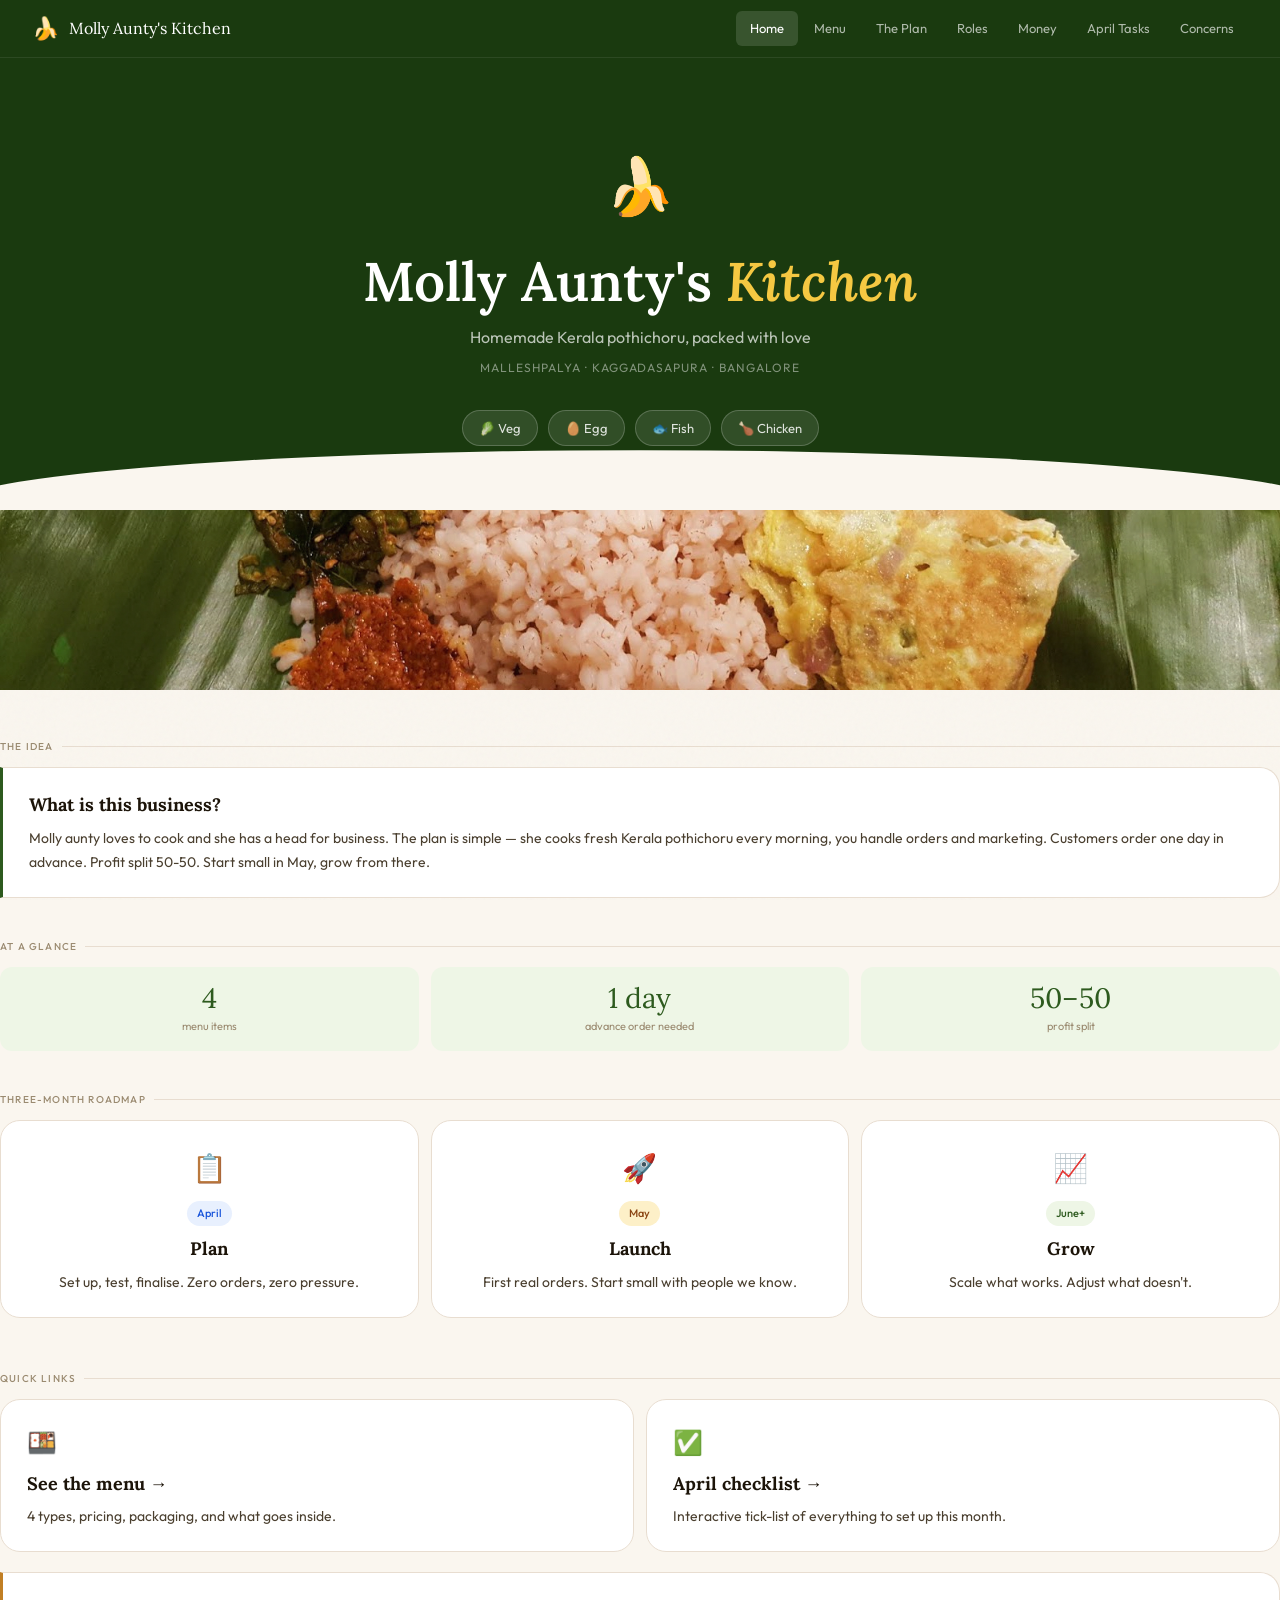
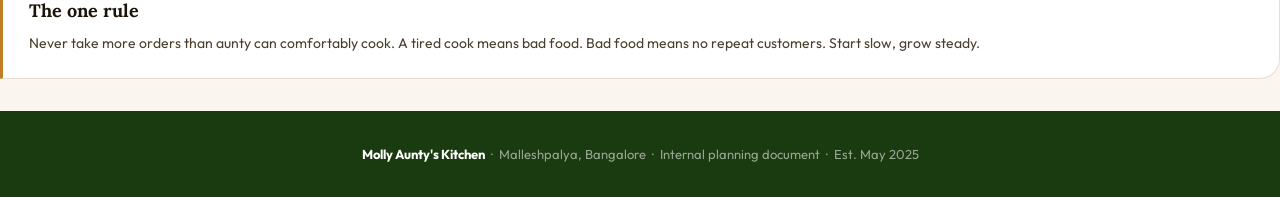
==== commit f187304e: "Update hero image in index.html Replaced placeholder hero image div with actual image." ====
--- a/index.html
+++ b/index.html
@@ -341,12 +341,7 @@
     </div>
   </div>
 
-  <div class="page">
-    <!-- Hero image -->
-    <div class="img-ph fade-in" style="height:280px;margin-bottom:2rem">
-      <span class="ph-icon">📸</span>
-      <span class="ph-text">Add a hero photo of the pothichoru here<br><small>Replace this div with an &lt;img&gt; tag once you have a photo</small></span>
-    </div>
+  <img src="assets/pothichoru-recipe.jpg" alt="Veg Pothichoru" style="width:100%;height:180px;object-fit:cover">
 
     <div class="slabel">The idea</div>
     <div class="card card-green fade-in">
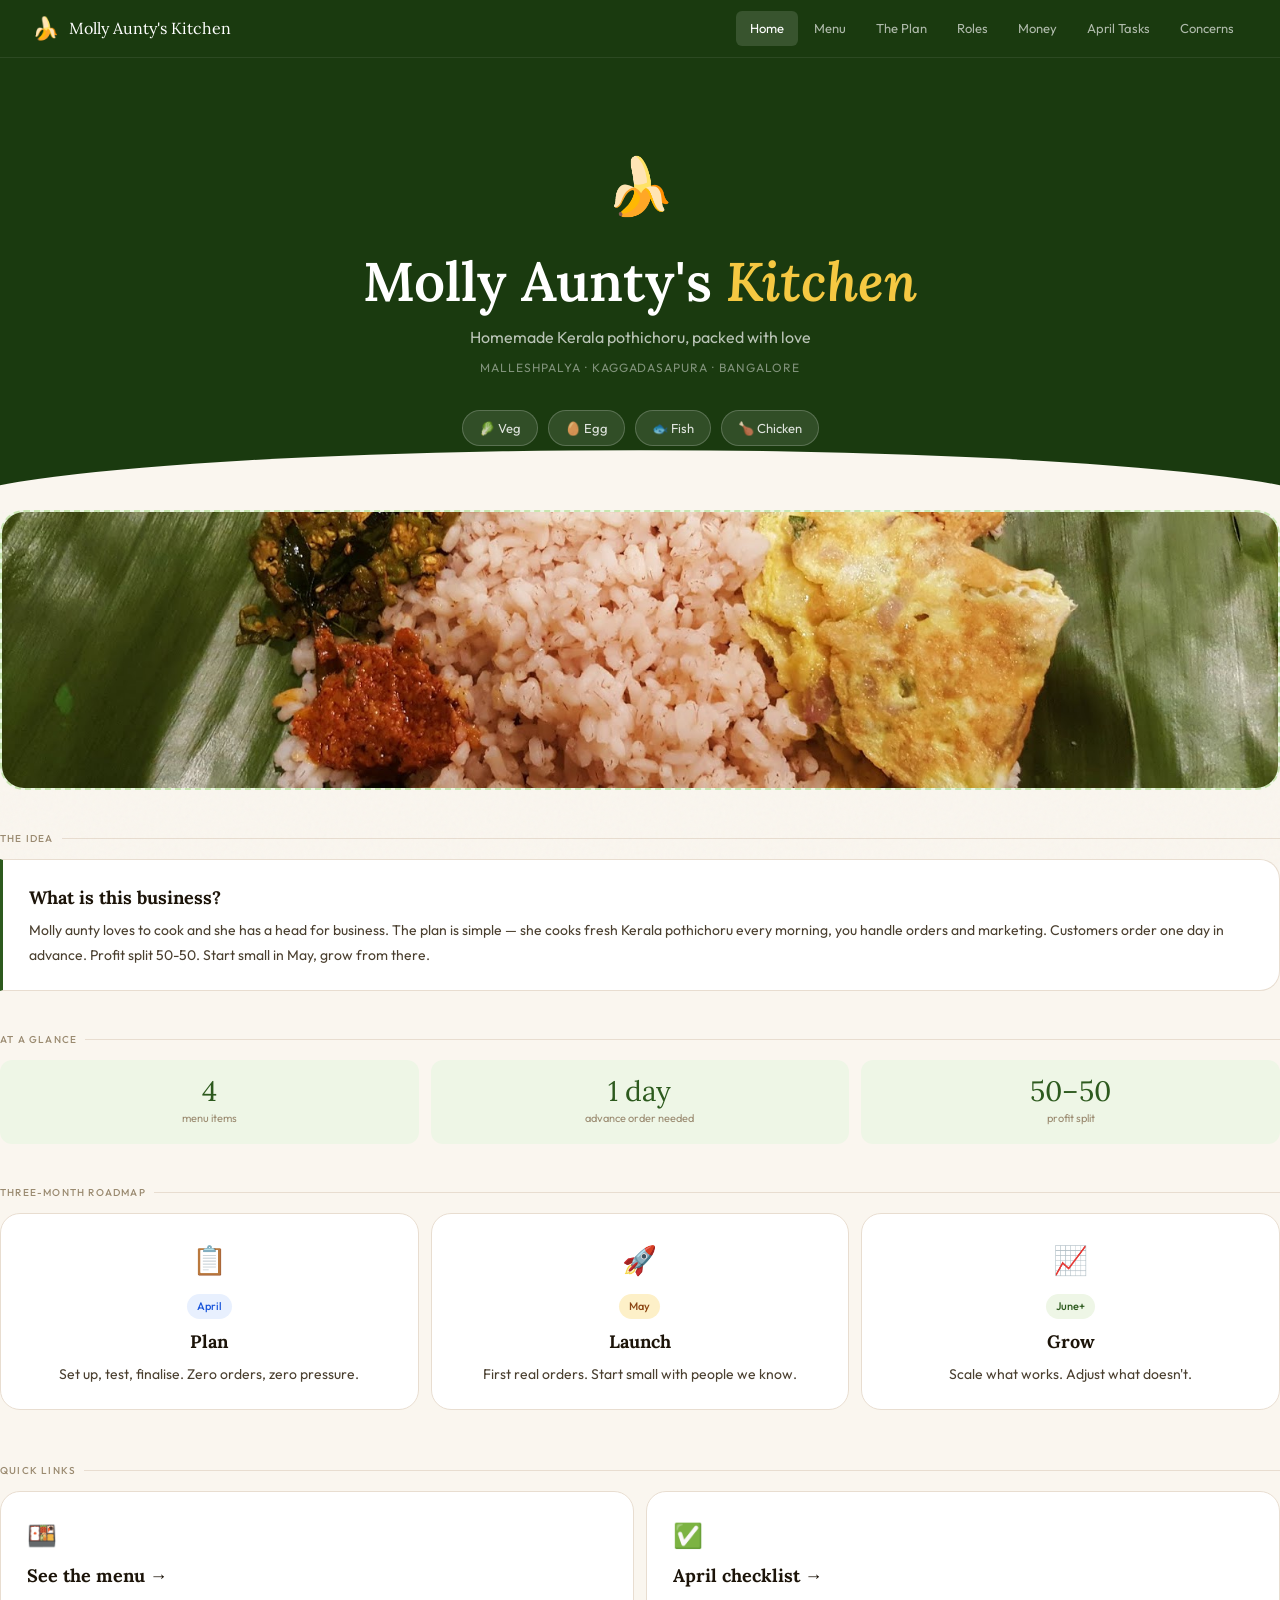
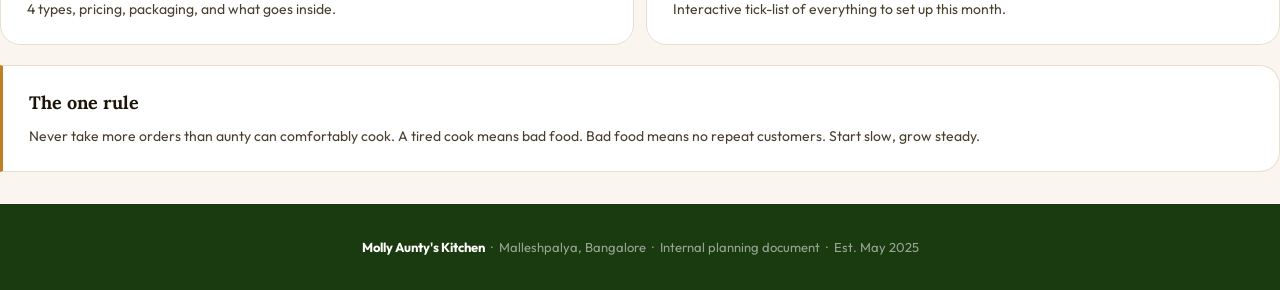
==== commit 18c82f41: "Refactor image display for Veg Pothichoru Updated image container for better styling and layout." ====
--- a/index.html
+++ b/index.html
@@ -341,7 +341,13 @@
     </div>
   </div>
 
-  <img src="assets/pothichoru-recipe.jpg" alt="Veg Pothichoru" style="width:100%;height:180px;object-fit:cover">
+  <div class="img-ph fade-in" style="height:280px;margin-bottom:2rem;overflow:hidden;border-radius:24px;">
+  <img 
+    src="assets/pothichoru-recipe.jpg" 
+    alt="Veg Pothichoru" 
+    style="width:100%;height:100%;object-fit:cover;display:block;"
+  >
+</div>
 
     <div class="slabel">The idea</div>
     <div class="card card-green fade-in">
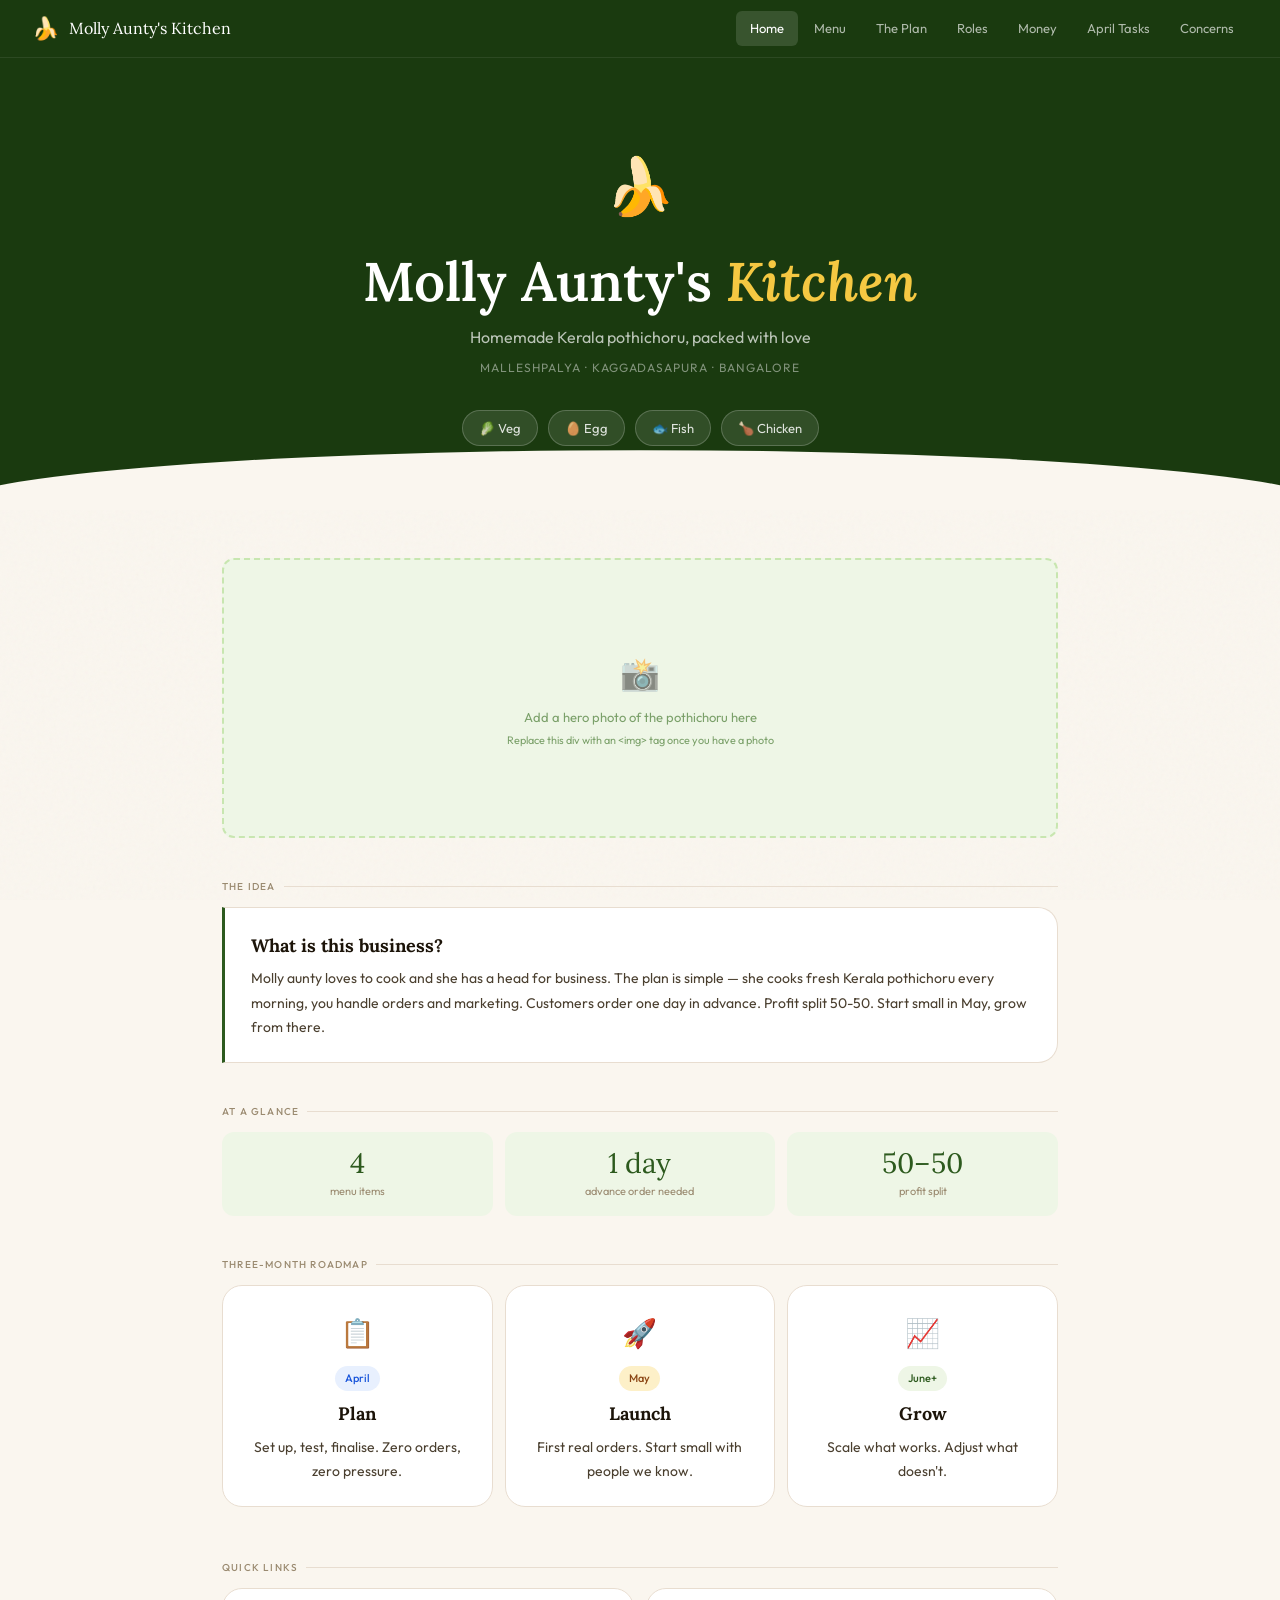
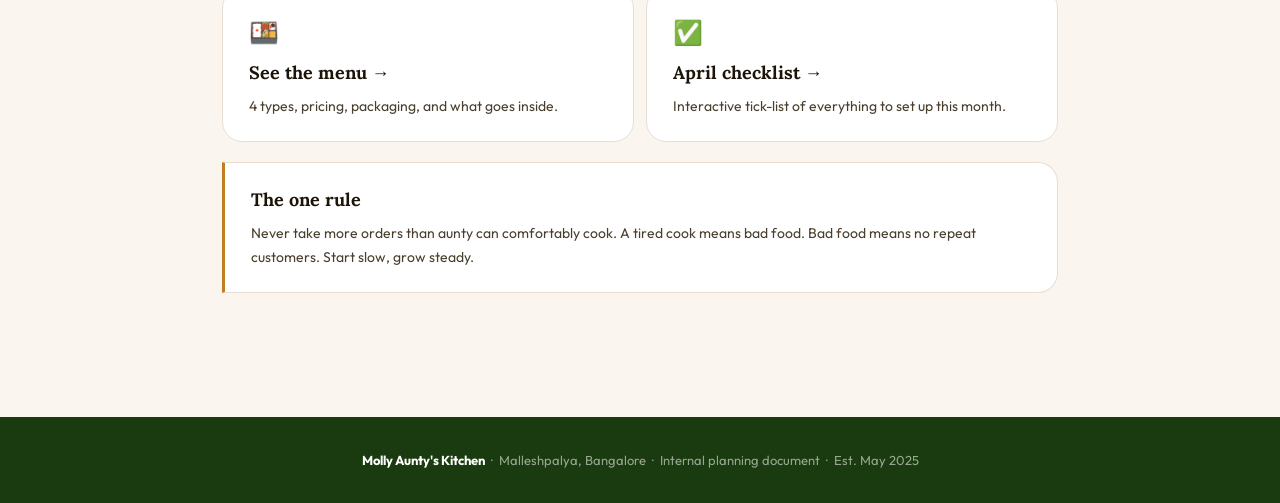
==== commit ae3beb3c: "Update hero image section in index.html Replaced image div with a placeholder for hero photo." ====
--- a/index.html
+++ b/index.html
@@ -341,13 +341,12 @@
     </div>
   </div>
 
-  <div class="img-ph fade-in" style="height:280px;margin-bottom:2rem;overflow:hidden;border-radius:24px;">
-  <img 
-    src="assets/pothichoru-recipe.jpg" 
-    alt="Veg Pothichoru" 
-    style="width:100%;height:100%;object-fit:cover;display:block;"
-  >
-</div>
+  <div class="page">
+    <!-- Hero image -->
+    <div class="img-ph fade-in" style="height:280px;margin-bottom:2rem">
+      <span class="ph-icon">📸</span>
+      <span class="ph-text">Add a hero photo of the pothichoru here<br><small>Replace this div with an &lt;img&gt; tag once you have a photo</small></span>
+    </div>
 
     <div class="slabel">The idea</div>
     <div class="card card-green fade-in">
